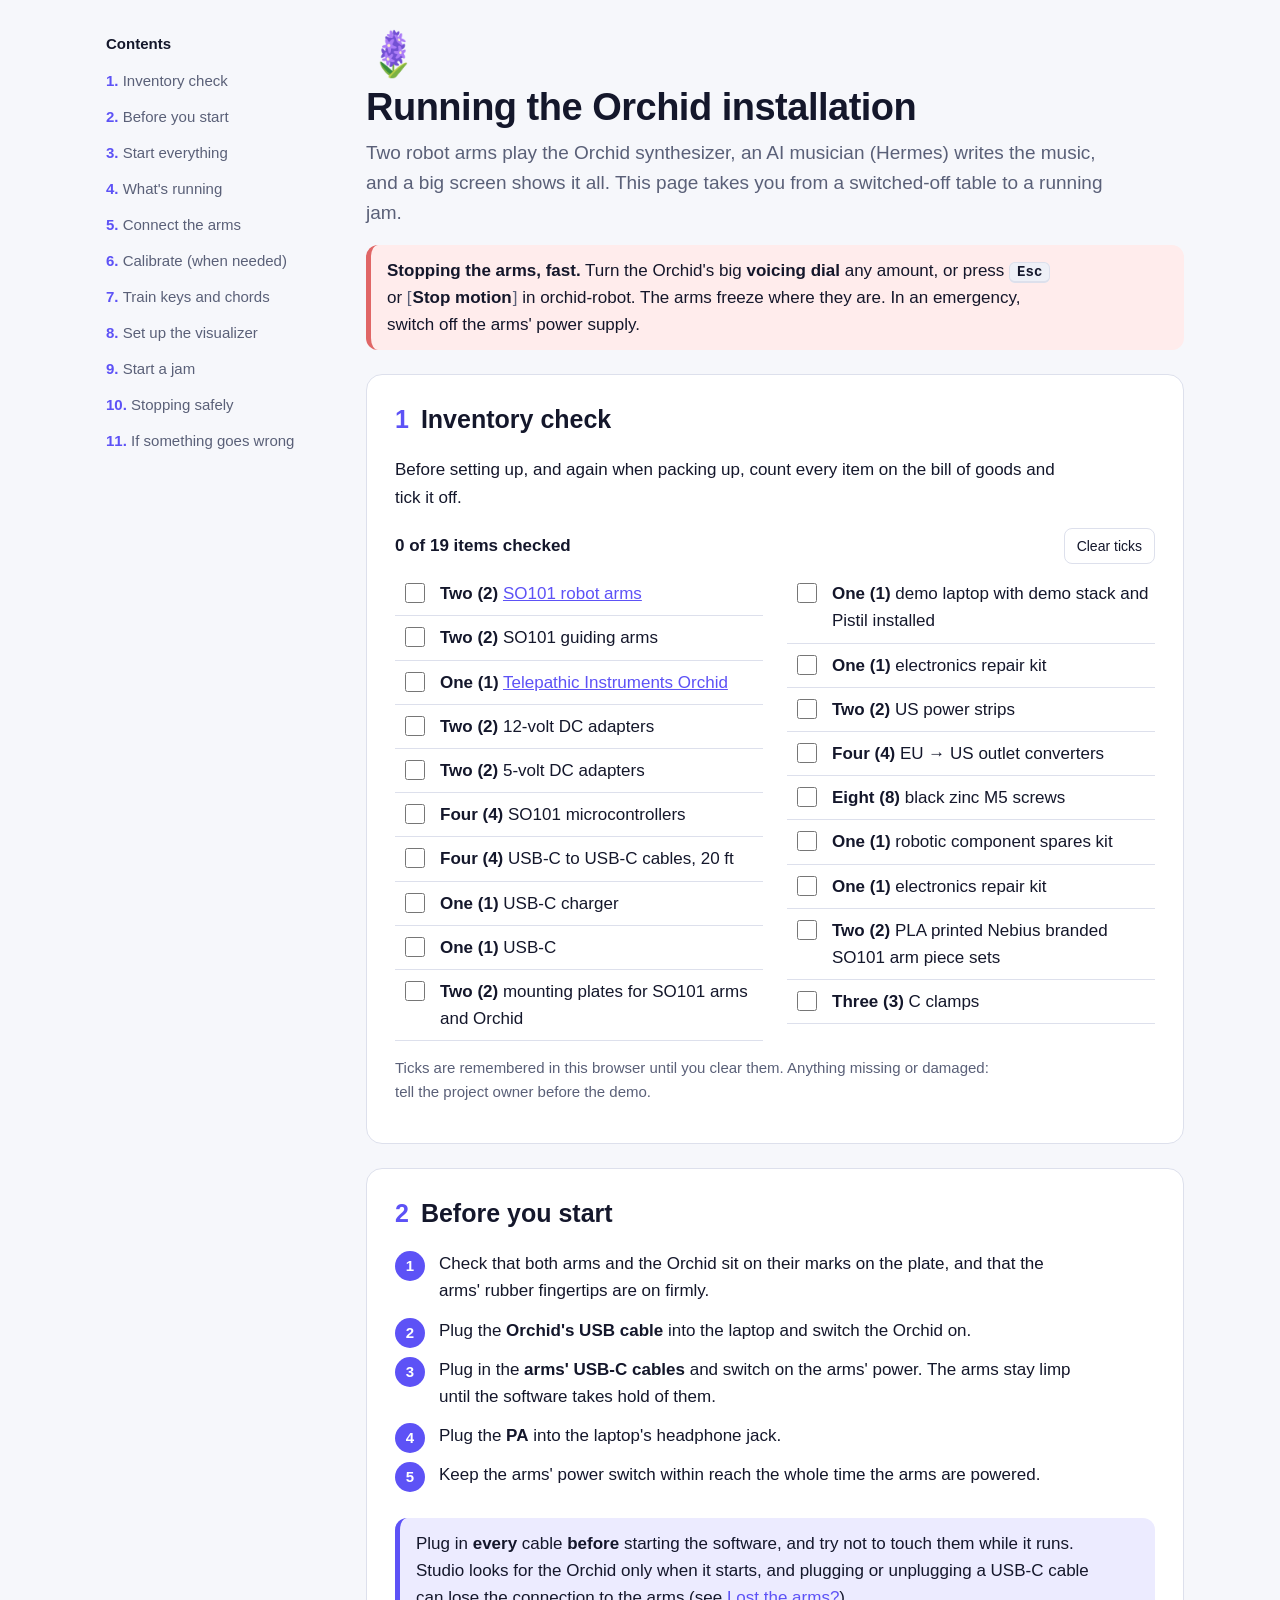
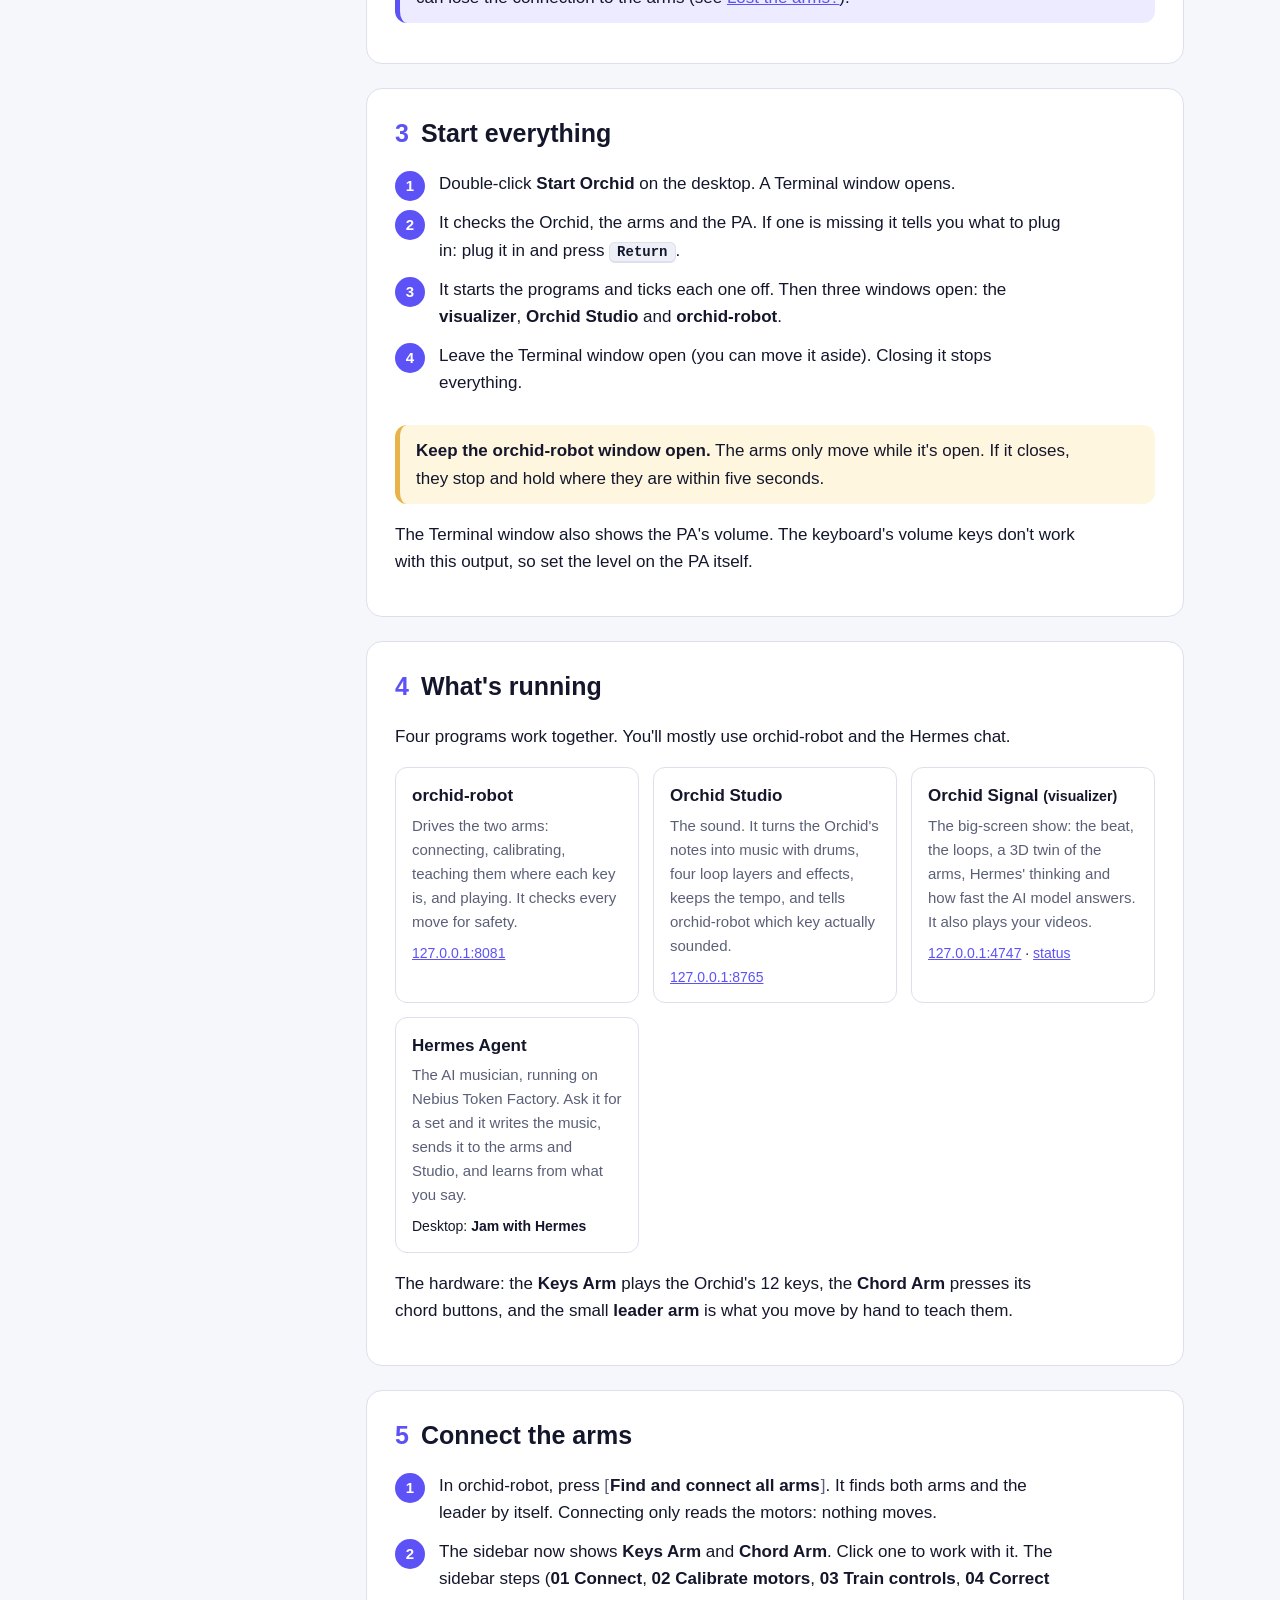
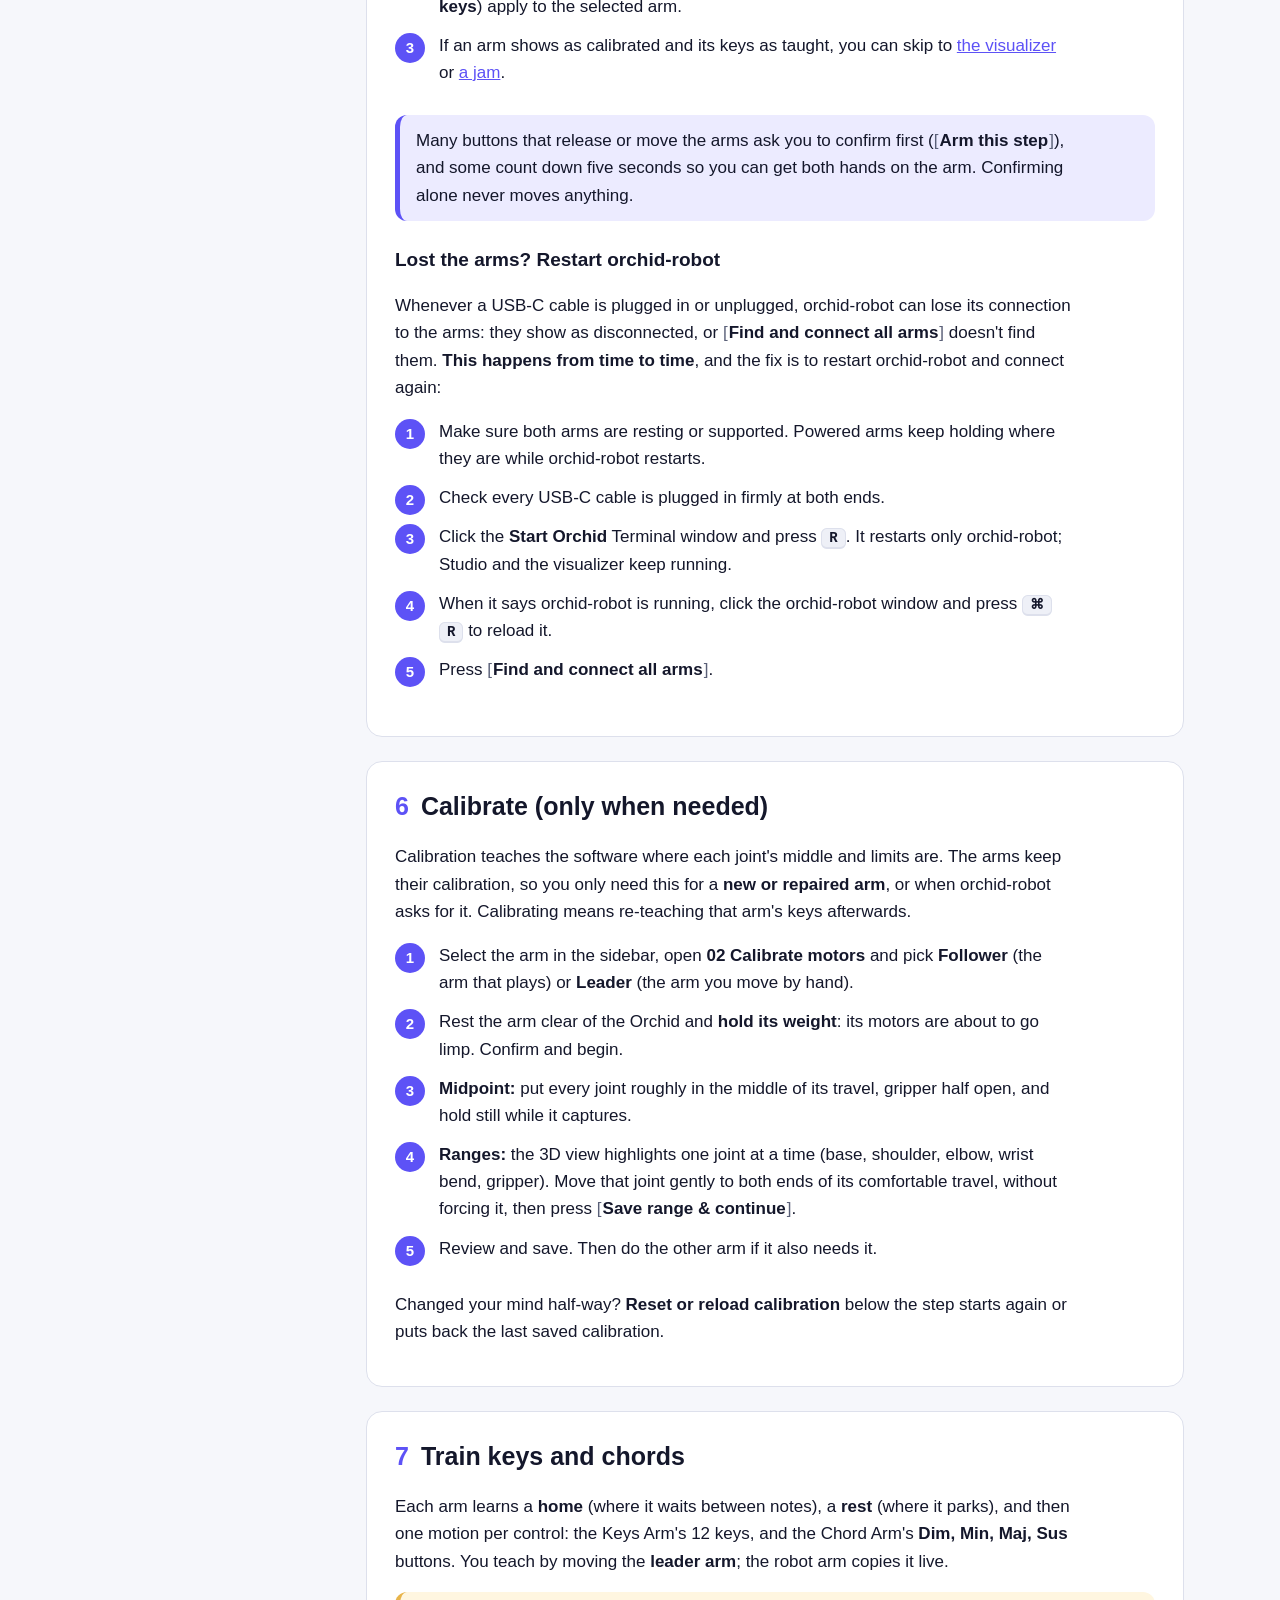
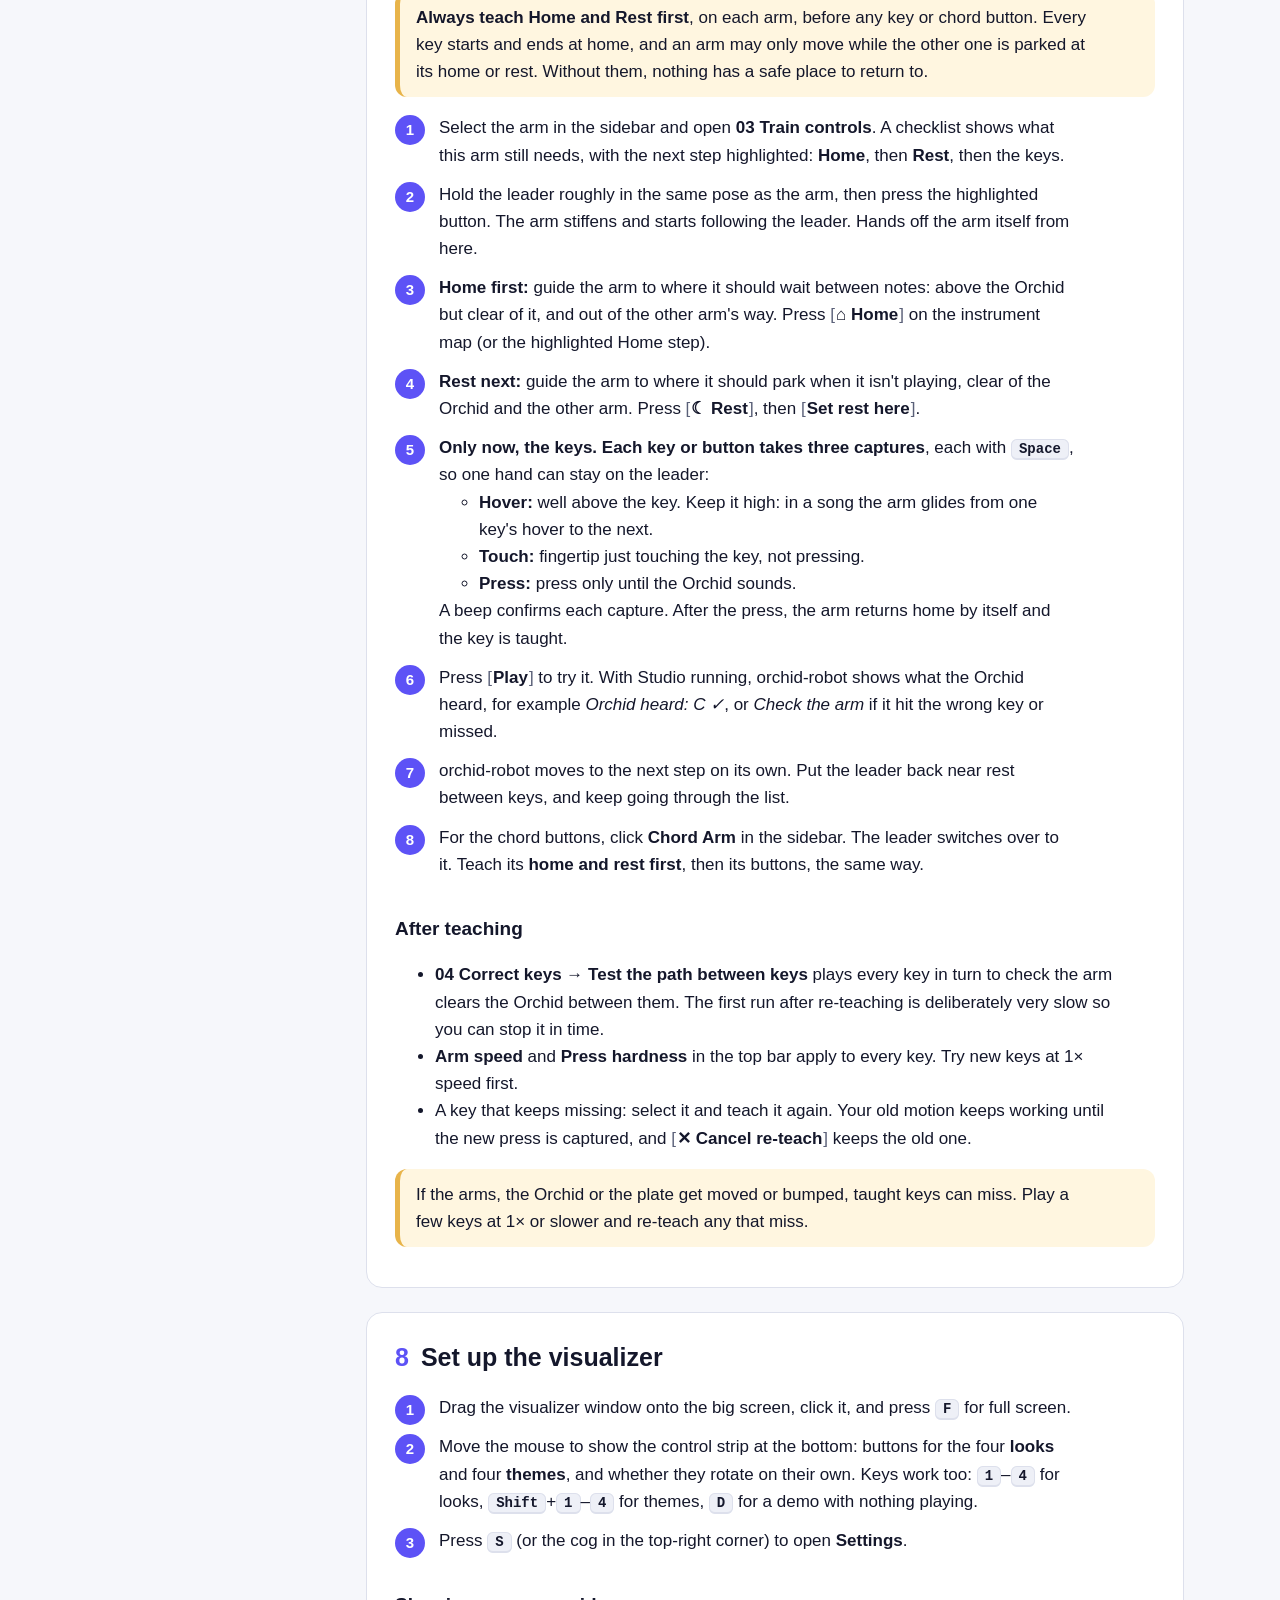
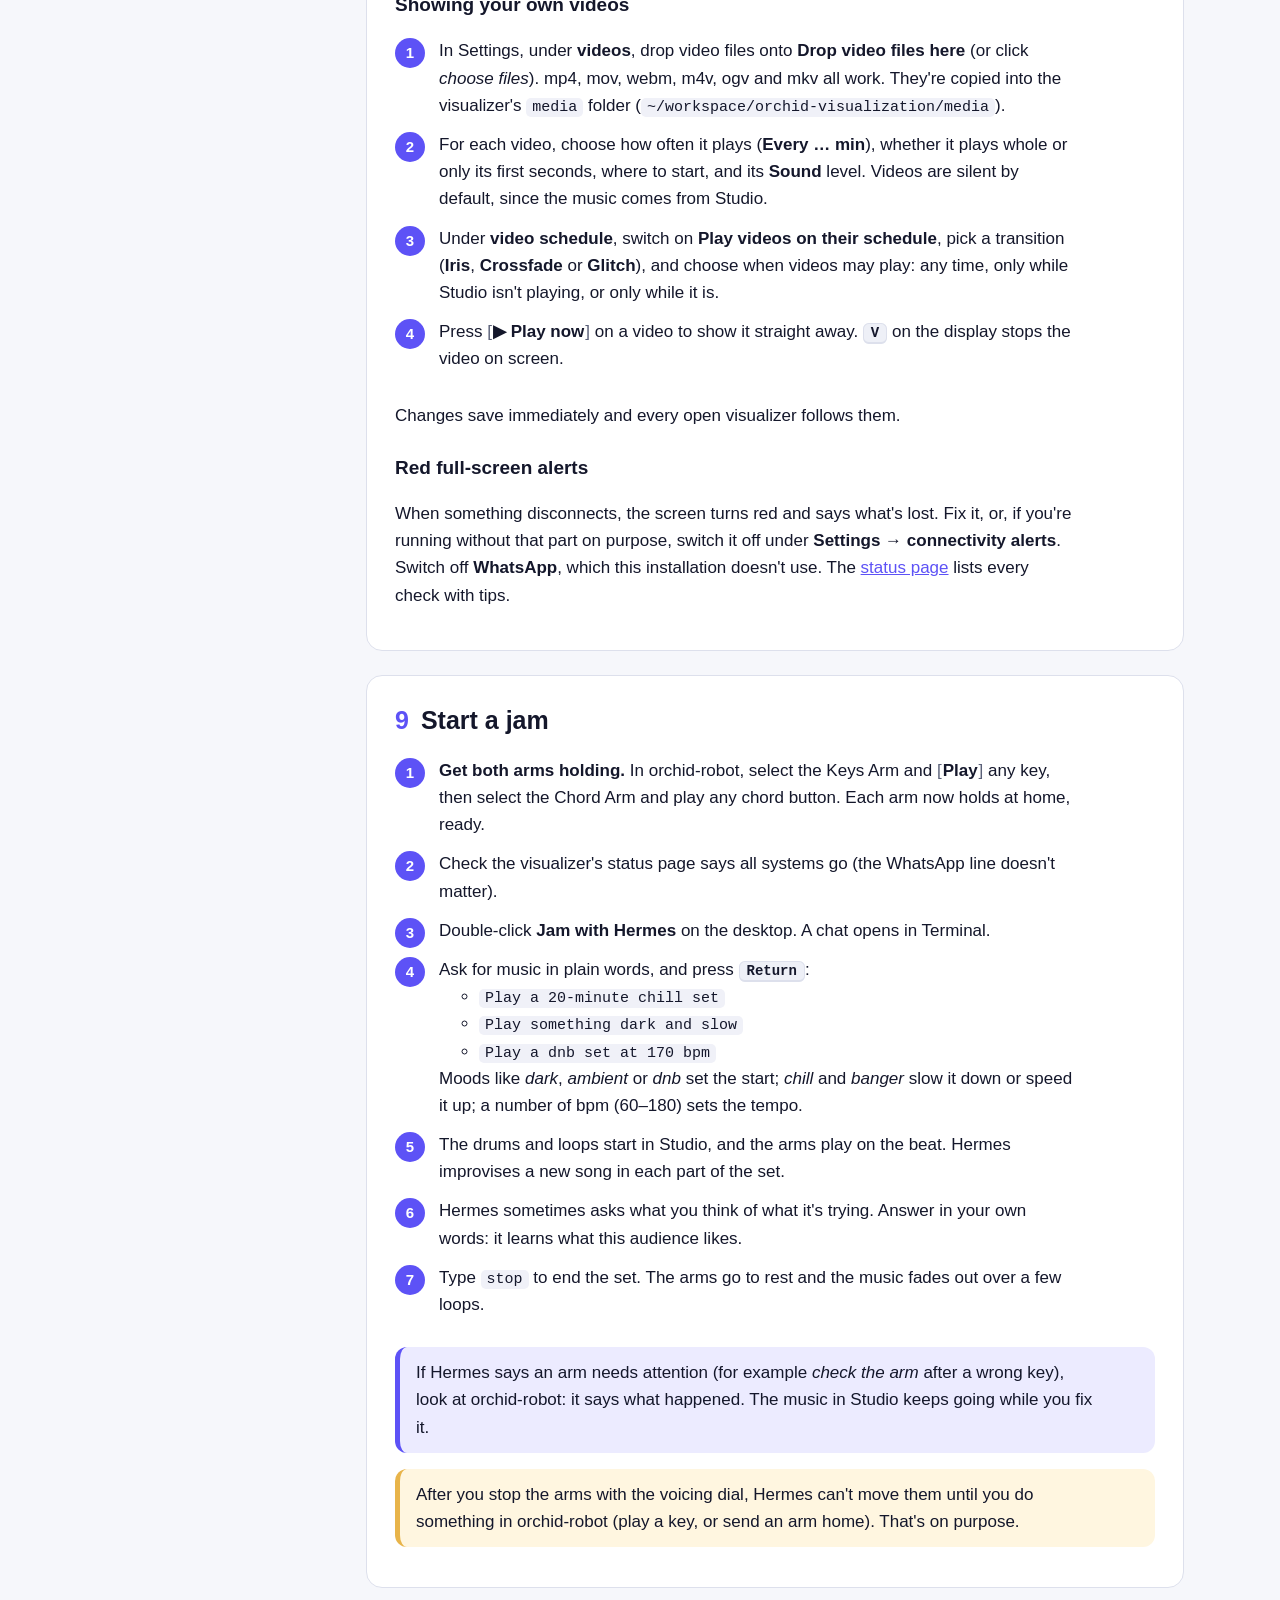
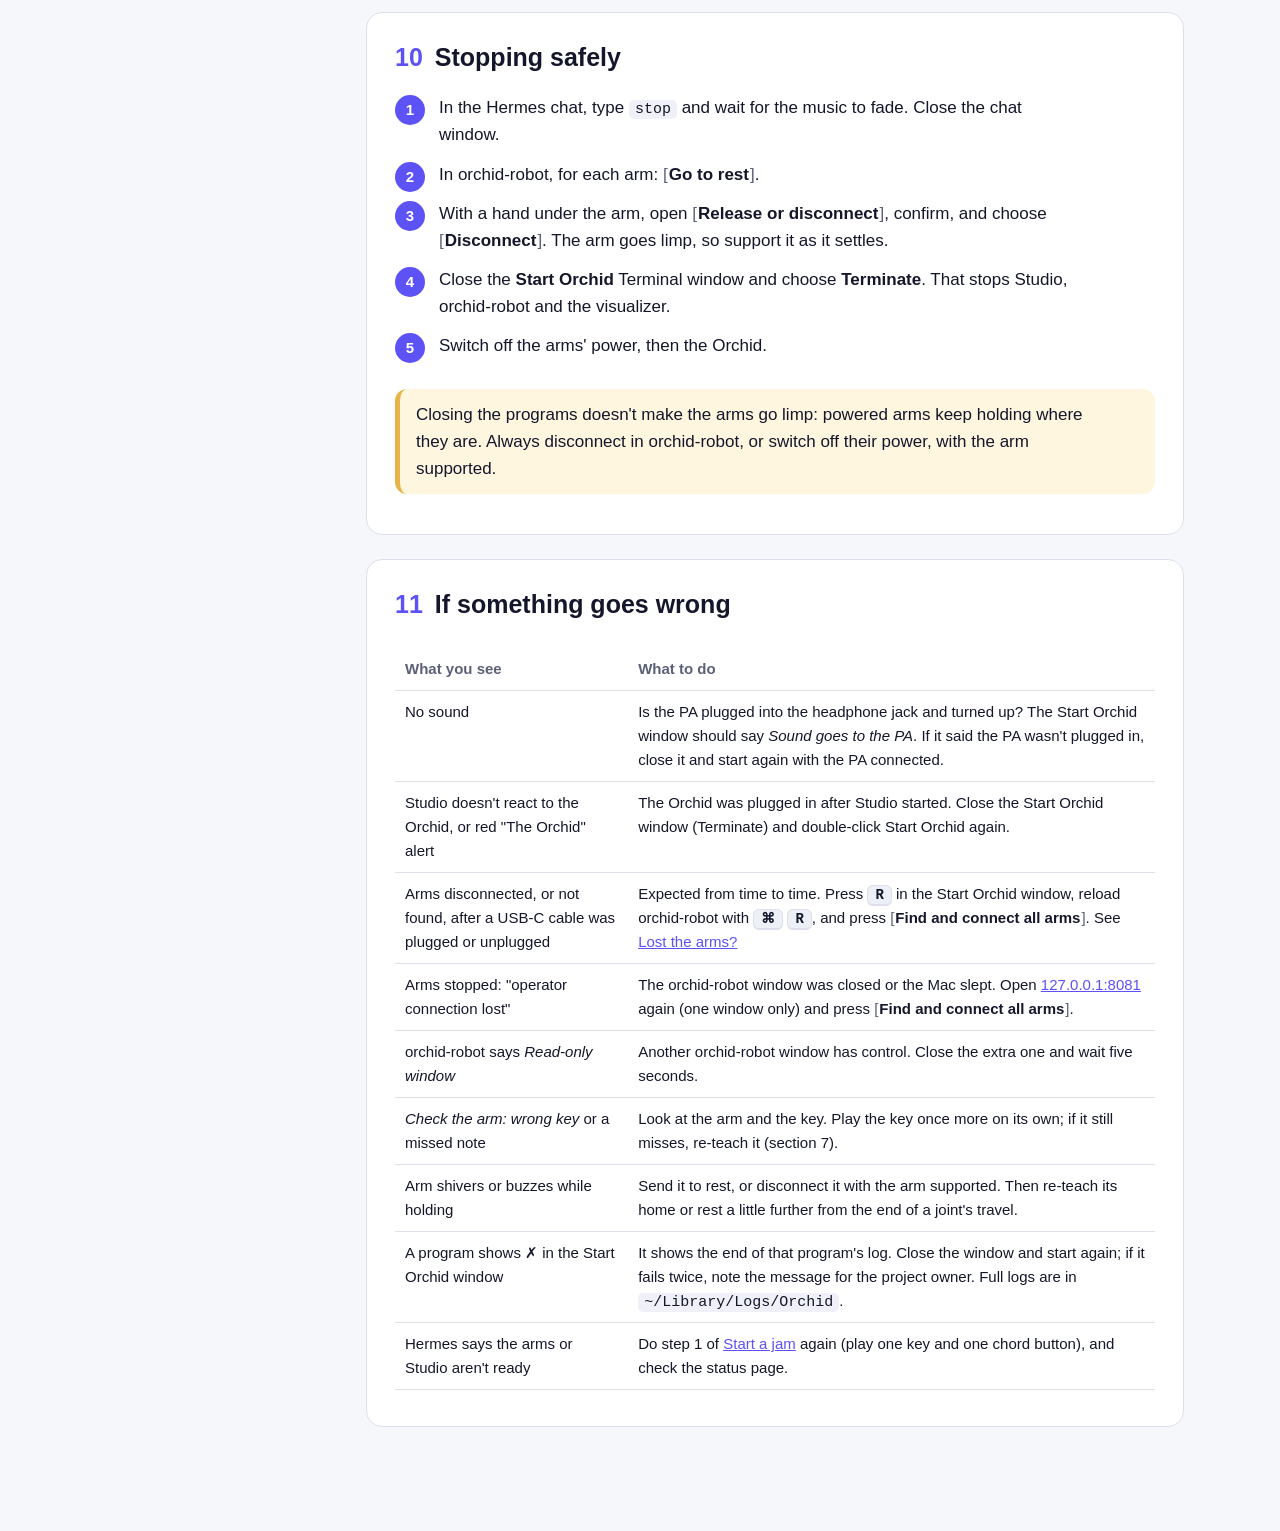
==== scripts/demo/guide.html @ f081d635 "Add a demo account with one-icon start-up and an operator's guide setup-demo-user.sh makes a separat" ====
<!doctype html>
<html lang="en">
<head>
<meta charset="utf-8">
<meta name="viewport" content="width=device-width, initial-scale=1">
<title>Running Orchid</title>
<style>
  :root {
    --bg: #f6f7fb; --panel: #ffffff; --ink: #14172b; --muted: #5a6078; --line: #dde0ec;
    --accent: #5d52f6; --accent-soft: #ecebff; --lime: #4d6b00; --warn-bg: #fff6e0; --warn-line: #e8b44a;
    --stop-bg: #ffecec; --stop-line: #e06666; --kbd: #eef0f7; --code: #f0f1f8;
  }
  @media (prefers-color-scheme: dark) {
    :root {
      --bg: #0b1424; --panel: #111d33; --ink: #e8ecf8; --muted: #9aa4c2; --line: #233455;
      --accent: #a9a3ff; --accent-soft: #1d2350; --lime: #daff33; --warn-bg: #2c2410; --warn-line: #a07a22;
      --stop-bg: #2e1416; --stop-line: #b04444; --kbd: #1b2a47; --code: #172440;
    }
  }
  * { box-sizing: border-box; }
  body { margin: 0; background: var(--bg); color: var(--ink);
         font: 17px/1.6 -apple-system, BlinkMacSystemFont, "Helvetica Neue", sans-serif; }
  .wrap { max-width: 1120px; margin: 0 auto; padding: 32px 16px 80px; display: grid; gap: 40px; }
  @media (min-width: 960px) { .wrap { grid-template-columns: 230px 1fr; } }
  nav { font-size: 15px; }
  @media (min-width: 960px) { nav { position: sticky; top: 24px; align-self: start; } }
  nav ol { list-style: none; padding: 0; margin: 8px 0 0; counter-reset: s; }
  nav li { counter-increment: s; margin: 2px 0; }
  nav a { display: block; padding: 5px 10px; border-radius: 8px; color: var(--muted); text-decoration: none; }
  nav a::before { content: counter(s) ". "; color: var(--accent); font-weight: 600; }
  nav a:hover { background: var(--accent-soft); color: var(--ink); }
  nav .title { font-weight: 700; color: var(--ink); padding: 0 10px; }
  main { min-width: 0; }
  header { margin-bottom: 8px; }
  header .flower { font-size: 44px; line-height: 1; }
  h1 { font-size: 38px; line-height: 1.15; margin: 10px 0 8px; letter-spacing: -0.5px; }
  .lede { color: var(--muted); font-size: 19px; margin: 0 0 8px; }
  section { background: var(--panel); border: 1px solid var(--line); border-radius: 16px; padding: 24px 28px; margin: 24px 0; }
  h2 { font-size: 25px; margin: 0 0 12px; display: flex; gap: 12px; align-items: baseline; }
  h2 .n { color: var(--accent); font-variant-numeric: tabular-nums; }
  h3 { font-size: 19px; margin: 24px 0 6px; }
  p, li { max-width: 72ch; }
  ol.steps { padding-left: 0; list-style: none; counter-reset: st; }
  ol.steps > li { counter-increment: st; position: relative; padding: 0 0 12px 44px; }
  ol.steps > li::before { content: counter(st); position: absolute; left: 0; top: 1px; width: 30px; height: 30px;
    border-radius: 50%; background: var(--accent); color: #fff; font-weight: 700; font-size: 15px;
    display: grid; place-items: center; }
  @media (prefers-color-scheme: dark) { ol.steps > li::before { color: #0b1424; } }
  .note, .warn, .stop { border-radius: 12px; padding: 12px 16px; margin: 16px 0; border-left: 5px solid; }
  .note { background: var(--accent-soft); border-color: var(--accent); }
  .warn { background: var(--warn-bg); border-color: var(--warn-line); }
  .stop { background: var(--stop-bg); border-color: var(--stop-line); }
  .note > :first-child, .warn > :first-child, .stop > :first-child { margin-top: 0; }
  .note > :last-child, .warn > :last-child, .stop > :last-child { margin-bottom: 0; }
  kbd { background: var(--kbd); border: 1px solid var(--line); border-bottom-width: 2px; border-radius: 6px;
        padding: 1px 7px; font: 600 14px ui-monospace, Menlo, monospace; }
  code { background: var(--code); border-radius: 5px; padding: 1px 6px; font: 15px ui-monospace, Menlo, monospace; }
  .btn { font-weight: 700; white-space: nowrap; }
  .btn::before { content: "["; color: var(--muted); font-weight: 400; margin-right: 1px; }
  .btn::after { content: "]"; color: var(--muted); font-weight: 400; margin-left: 1px; }
  .grid { display: grid; gap: 14px; grid-template-columns: repeat(auto-fit, minmax(230px, 1fr)); margin: 16px 0; }
  .card { border: 1px solid var(--line); border-radius: 12px; padding: 14px 16px; }
  .card h3 { margin: 0 0 4px; font-size: 17px; }
  .card p { margin: 0; font-size: 15px; color: var(--muted); }
  .card .where { display: block; margin-top: 8px; font-size: 14px; }
  table { border-collapse: collapse; width: 100%; font-size: 15px; margin: 12px 0; }
  th, td { text-align: left; padding: 9px 10px; border-bottom: 1px solid var(--line); vertical-align: top; }
  th { color: var(--muted); font-weight: 600; }
  .table-scroll { overflow-x: auto; }
  a { color: var(--accent); }
  .inv-bar { display: flex; justify-content: space-between; align-items: center; gap: 12px; margin: 12px 0 4px; }
  #inv-count { font-weight: 700; }
  #inv-count.done { color: var(--lime); }
  .inv-bar button { font: inherit; font-size: 14px; padding: 6px 12px; border-radius: 8px; border: 1px solid var(--line);
    background: var(--panel); color: var(--ink); cursor: pointer; }
  ul.inventory { list-style: none; padding: 0; margin: 8px 0; columns: 2 300px; column-gap: 24px; }
  ul.inventory li { break-inside: avoid; }
  ul.inventory label { display: flex; gap: 12px; align-items: flex-start; padding: 8px 6px; border-bottom: 1px solid var(--line); cursor: pointer; }
  ul.inventory input { width: 20px; height: 20px; margin-top: 3px; flex: none; accent-color: var(--accent); }
  ul.inventory input:checked + span { color: var(--muted); text-decoration: line-through; }
  .muted { color: var(--muted); font-size: 15px; }
</style>
</head>
<body>
<div class="wrap">
  <nav aria-label="Contents">
    <div class="title">Contents</div>
    <ol>
      <li><a href="#inventory">Inventory check</a></li>
      <li><a href="#before">Before you start</a></li>
      <li><a href="#start">Start everything</a></li>
      <li><a href="#parts">What's running</a></li>
      <li><a href="#connect">Connect the arms</a></li>
      <li><a href="#calibrate">Calibrate (when needed)</a></li>
      <li><a href="#train">Train keys and chords</a></li>
      <li><a href="#visualizer">Set up the visualizer</a></li>
      <li><a href="#jam">Start a jam</a></li>
      <li><a href="#stopping">Stopping safely</a></li>
      <li><a href="#trouble">If something goes wrong</a></li>
    </ol>
  </nav>

  <main>
    <header>
      <div class="flower" aria-hidden="true">🪻</div>
      <h1>Running the Orchid installation</h1>
      <p class="lede">Two robot arms play the Orchid synthesizer, an AI musician (Hermes) writes the music, and a big screen shows it all. This page takes you from a switched-off table to a running jam.</p>
    </header>

    <div class="stop">
      <p><strong>Stopping the arms, fast.</strong> Turn the Orchid's big <strong>voicing dial</strong> any amount, or press <kbd>Esc</kbd> or <span class="btn">Stop motion</span> in orchid-robot. The arms freeze where they are. In an emergency, switch off the arms' power supply.</p>
    </div>

    <section id="inventory">
      <h2><span class="n">1</span> Inventory check</h2>
      <p>Before setting up, and again when packing up, count every item on the bill of goods and tick it off.</p>
      <div class="inv-bar"><span id="inv-count" aria-live="polite"></span><button type="button" id="inv-clear">Clear ticks</button></div>
      <ul class="inventory">
        <li><label><input type="checkbox" data-item="0"><span><b>Two (2)</b> <a href="https://github.com/TheRobotStudio/SO-ARM100">SO101 robot arms</a></span></label></li>
        <li><label><input type="checkbox" data-item="1"><span><b>Two (2)</b> SO101 guiding arms</span></label></li>
        <li><label><input type="checkbox" data-item="2"><span><b>One (1)</b> <a href="https://telepathicinstruments.com/products/orchid-orc-1">Telepathic Instruments Orchid</a></span></label></li>
        <li><label><input type="checkbox" data-item="3"><span><b>Two (2)</b> 12-volt DC adapters</span></label></li>
        <li><label><input type="checkbox" data-item="4"><span><b>Two (2)</b> 5-volt DC adapters</span></label></li>
        <li><label><input type="checkbox" data-item="5"><span><b>Four (4)</b> SO101 microcontrollers</span></label></li>
        <li><label><input type="checkbox" data-item="6"><span><b>Four (4)</b> USB-C to USB-C cables, 20 ft</span></label></li>
        <li><label><input type="checkbox" data-item="7"><span><b>One (1)</b> USB-C charger</span></label></li>
        <li><label><input type="checkbox" data-item="8"><span><b>One (1)</b> USB-C</span></label></li>
        <li><label><input type="checkbox" data-item="9"><span><b>Two (2)</b> mounting plates for SO101 arms and Orchid</span></label></li>
        <li><label><input type="checkbox" data-item="10"><span><b>One (1)</b> demo laptop with demo stack and Pistil installed</span></label></li>
        <li><label><input type="checkbox" data-item="11"><span><b>One (1)</b> electronics repair kit</span></label></li>
        <li><label><input type="checkbox" data-item="12"><span><b>Two (2)</b> US power strips</span></label></li>
        <li><label><input type="checkbox" data-item="13"><span><b>Four (4)</b> EU → US outlet converters</span></label></li>
        <li><label><input type="checkbox" data-item="14"><span><b>Eight (8)</b> black zinc M5 screws</span></label></li>
        <li><label><input type="checkbox" data-item="15"><span><b>One (1)</b> robotic component spares kit</span></label></li>
        <li><label><input type="checkbox" data-item="16"><span><b>One (1)</b> electronics repair kit</span></label></li>
        <li><label><input type="checkbox" data-item="17"><span><b>Two (2)</b> PLA printed Nebius branded SO101 arm piece sets</span></label></li>
        <li><label><input type="checkbox" data-item="18"><span><b>Three (3)</b> C clamps</span></label></li>
      </ul>
      <p class="muted">Ticks are remembered in this browser until you clear them. Anything missing or damaged: tell the project owner before the demo.</p>
    </section>

    <section id="before">
      <h2><span class="n">2</span> Before you start</h2>
      <ol class="steps">
        <li>Check that both arms and the Orchid sit on their marks on the plate, and that the arms' rubber fingertips are on firmly.</li>
        <li>Plug the <strong>Orchid's USB cable</strong> into the laptop and switch the Orchid on.</li>
        <li>Plug in the <strong>arms' USB-C cables</strong> and switch on the arms' power. The arms stay limp until the software takes hold of them.</li>
        <li>Plug the <strong>PA</strong> into the laptop's headphone jack.</li>
        <li>Keep the arms' power switch within reach the whole time the arms are powered.</li>
      </ol>
      <div class="note"><p>Plug in <strong>every</strong> cable <strong>before</strong> starting the software, and try not to touch them while it runs. Studio looks for the Orchid only when it starts, and plugging or unplugging a USB-C cable can lose the connection to the arms (see <a href="#lost-arms">Lost the arms?</a>).</p></div>
    </section>

    <section id="start">
      <h2><span class="n">3</span> Start everything</h2>
      <ol class="steps">
        <li>Double-click <strong>Start Orchid</strong> on the desktop. A Terminal window opens.</li>
        <li>It checks the Orchid, the arms and the PA. If one is missing it tells you what to plug in: plug it in and press <kbd>Return</kbd>.</li>
        <li>It starts the programs and ticks each one off. Then three windows open: the <strong>visualizer</strong>, <strong>Orchid Studio</strong> and <strong>orchid-robot</strong>.</li>
        <li>Leave the Terminal window open (you can move it aside). Closing it stops everything.</li>
      </ol>
      <div class="warn">
        <p><strong>Keep the orchid-robot window open.</strong> The arms only move while it's open. If it closes, they stop and hold where they are within five seconds.</p>
      </div>
      <p>The Terminal window also shows the PA's volume. The keyboard's volume keys don't work with this output, so set the level on the PA itself.</p>
    </section>

    <section id="parts">
      <h2><span class="n">4</span> What's running</h2>
      <p>Four programs work together. You'll mostly use orchid-robot and the Hermes chat.</p>
      <div class="grid">
        <div class="card">
          <h3>orchid-robot</h3>
          <p>Drives the two arms: connecting, calibrating, teaching them where each key is, and playing. It checks every move for safety.</p>
          <span class="where"><a href="http://127.0.0.1:8081/">127.0.0.1:8081</a></span>
        </div>
        <div class="card">
          <h3>Orchid Studio</h3>
          <p>The sound. It turns the Orchid's notes into music with drums, four loop layers and effects, keeps the tempo, and tells orchid-robot which key actually sounded.</p>
          <span class="where"><a href="http://127.0.0.1:8765/">127.0.0.1:8765</a></span>
        </div>
        <div class="card">
          <h3>Orchid Signal <small>(visualizer)</small></h3>
          <p>The big-screen show: the beat, the loops, a 3D twin of the arms, Hermes' thinking and how fast the AI model answers. It also plays your videos.</p>
          <span class="where"><a href="http://127.0.0.1:4747/">127.0.0.1:4747</a> · <a href="http://127.0.0.1:4747/status">status</a></span>
        </div>
        <div class="card">
          <h3>Hermes Agent</h3>
          <p>The AI musician, running on Nebius Token Factory. Ask it for a set and it writes the music, sends it to the arms and Studio, and learns from what you say.</p>
          <span class="where">Desktop: <strong>Jam with Hermes</strong></span>
        </div>
      </div>
      <p>The hardware: the <strong>Keys Arm</strong> plays the Orchid's 12 keys, the <strong>Chord Arm</strong> presses its chord buttons, and the small <strong>leader arm</strong> is what you move by hand to teach them.</p>
    </section>

    <section id="connect">
      <h2><span class="n">5</span> Connect the arms</h2>
      <ol class="steps">
        <li>In orchid-robot, press <span class="btn">Find and connect all arms</span>. It finds both arms and the leader by itself. Connecting only reads the motors: nothing moves.</li>
        <li>The sidebar now shows <strong>Keys Arm</strong> and <strong>Chord Arm</strong>. Click one to work with it. The sidebar steps (<strong>01 Connect</strong>, <strong>02 Calibrate motors</strong>, <strong>03 Train controls</strong>, <strong>04 Correct keys</strong>) apply to the selected arm.</li>
        <li>If an arm shows as calibrated and its keys as taught, you can skip to <a href="#visualizer">the visualizer</a> or <a href="#jam">a jam</a>.</li>
      </ol>
      <div class="note"><p>Many buttons that release or move the arms ask you to confirm first (<span class="btn">Arm this step</span>), and some count down five seconds so you can get both hands on the arm. Confirming alone never moves anything.</p></div>
      <h3 id="lost-arms">Lost the arms? Restart orchid-robot</h3>
      <p>Whenever a USB-C cable is plugged in or unplugged, orchid-robot can lose its connection to the arms: they show as disconnected, or <span class="btn">Find and connect all arms</span> doesn't find them. <strong>This happens from time to time</strong>, and the fix is to restart orchid-robot and connect again:</p>
      <ol class="steps">
        <li>Make sure both arms are resting or supported. Powered arms keep holding where they are while orchid-robot restarts.</li>
        <li>Check every USB-C cable is plugged in firmly at both ends.</li>
        <li>Click the <strong>Start Orchid</strong> Terminal window and press <kbd>R</kbd>. It restarts only orchid-robot; Studio and the visualizer keep running.</li>
        <li>When it says orchid-robot is running, click the orchid-robot window and press <kbd>⌘</kbd> <kbd>R</kbd> to reload it.</li>
        <li>Press <span class="btn">Find and connect all arms</span>.</li>
      </ol>
    </section>

    <section id="calibrate">
      <h2><span class="n">6</span> Calibrate (only when needed)</h2>
      <p>Calibration teaches the software where each joint's middle and limits are. The arms keep their calibration, so you only need this for a <strong>new or repaired arm</strong>, or when orchid-robot asks for it. Calibrating means re-teaching that arm's keys afterwards.</p>
      <ol class="steps">
        <li>Select the arm in the sidebar, open <strong>02 Calibrate motors</strong> and pick <strong>Follower</strong> (the arm that plays) or <strong>Leader</strong> (the arm you move by hand).</li>
        <li>Rest the arm clear of the Orchid and <strong>hold its weight</strong>: its motors are about to go limp. Confirm and begin.</li>
        <li><strong>Midpoint:</strong> put every joint roughly in the middle of its travel, gripper half open, and hold still while it captures.</li>
        <li><strong>Ranges:</strong> the 3D view highlights one joint at a time (base, shoulder, elbow, wrist bend, gripper). Move that joint gently to both ends of its comfortable travel, without forcing it, then press <span class="btn">Save range &amp; continue</span>.</li>
        <li>Review and save. Then do the other arm if it also needs it.</li>
      </ol>
      <p>Changed your mind half-way? <strong>Reset or reload calibration</strong> below the step starts again or puts back the last saved calibration.</p>
    </section>

    <section id="train">
      <h2><span class="n">7</span> Train keys and chords</h2>
      <p>Each arm learns a <strong>home</strong> (where it waits between notes), a <strong>rest</strong> (where it parks), and then one motion per control: the Keys Arm's 12 keys, and the Chord Arm's <strong>Dim, Min, Maj, Sus</strong> buttons. You teach by moving the <strong>leader arm</strong>; the robot arm copies it live.</p>
      <div class="warn"><p><strong>Always teach Home and Rest first</strong>, on each arm, before any key or chord button. Every key starts and ends at home, and an arm may only move while the other one is parked at its home or rest. Without them, nothing has a safe place to return to.</p></div>
      <ol class="steps">
        <li>Select the arm in the sidebar and open <strong>03 Train controls</strong>. A checklist shows what this arm still needs, with the next step highlighted: <strong>Home</strong>, then <strong>Rest</strong>, then the keys.</li>
        <li>Hold the leader roughly in the same pose as the arm, then press the highlighted button. The arm stiffens and starts following the leader. Hands off the arm itself from here.</li>
        <li><strong>Home first:</strong> guide the arm to where it should wait between notes: above the Orchid but clear of it, and out of the other arm's way. Press <span class="btn">⌂ Home</span> on the instrument map (or the highlighted Home step).</li>
        <li><strong>Rest next:</strong> guide the arm to where it should park when it isn't playing, clear of the Orchid and the other arm. Press <span class="btn">☾ Rest</span>, then <span class="btn">Set rest here</span>.</li>
        <li><strong>Only now, the keys. Each key or button takes three captures</strong>, each with <kbd>Space</kbd>, so one hand can stay on the leader:
          <ul>
            <li><strong>Hover:</strong> well above the key. Keep it high: in a song the arm glides from one key's hover to the next.</li>
            <li><strong>Touch:</strong> fingertip just touching the key, not pressing.</li>
            <li><strong>Press:</strong> press only until the Orchid sounds.</li>
          </ul>
          A beep confirms each capture. After the press, the arm returns home by itself and the key is taught.
        </li>
        <li>Press <span class="btn">Play</span> to try it. With Studio running, orchid-robot shows what the Orchid heard, for example <em>Orchid heard: C ✓</em>, or <em>Check the arm</em> if it hit the wrong key or missed.</li>
        <li>orchid-robot moves to the next step on its own. Put the leader back near rest between keys, and keep going through the list.</li>
        <li>For the chord buttons, click <strong>Chord Arm</strong> in the sidebar. The leader switches over to it. Teach its <strong>home and rest first</strong>, then its buttons, the same way.</li>
      </ol>
      <h3>After teaching</h3>
      <ul>
        <li><strong>04 Correct keys → Test the path between keys</strong> plays every key in turn to check the arm clears the Orchid between them. The first run after re-teaching is deliberately very slow so you can stop it in time.</li>
        <li><strong>Arm speed</strong> and <strong>Press hardness</strong> in the top bar apply to every key. Try new keys at 1× speed first.</li>
        <li>A key that keeps missing: select it and teach it again. Your old motion keeps working until the new press is captured, and <span class="btn">✕ Cancel re-teach</span> keeps the old one.</li>
      </ul>
      <div class="warn"><p>If the arms, the Orchid or the plate get moved or bumped, taught keys can miss. Play a few keys at 1× or slower and re-teach any that miss.</p></div>
    </section>

    <section id="visualizer">
      <h2><span class="n">8</span> Set up the visualizer</h2>
      <ol class="steps">
        <li>Drag the visualizer window onto the big screen, click it, and press <kbd>F</kbd> for full screen.</li>
        <li>Move the mouse to show the control strip at the bottom: buttons for the four <strong>looks</strong> and four <strong>themes</strong>, and whether they rotate on their own. Keys work too: <kbd>1</kbd>–<kbd>4</kbd> for looks, <kbd>Shift</kbd>+<kbd>1</kbd>–<kbd>4</kbd> for themes, <kbd>D</kbd> for a demo with nothing playing.</li>
        <li>Press <kbd>S</kbd> (or the cog in the top-right corner) to open <strong>Settings</strong>.</li>
      </ol>
      <h3>Showing your own videos</h3>
      <ol class="steps">
        <li>In Settings, under <strong>videos</strong>, drop video files onto <strong>Drop video files here</strong> (or click <em>choose files</em>). mp4, mov, webm, m4v, ogv and mkv all work. They're copied into the visualizer's <code>media</code> folder (<code>~/workspace/orchid-visualization/media</code>).</li>
        <li>For each video, choose how often it plays (<strong>Every … min</strong>), whether it plays whole or only its first seconds, where to start, and its <strong>Sound</strong> level. Videos are silent by default, since the music comes from Studio.</li>
        <li>Under <strong>video schedule</strong>, switch on <strong>Play videos on their schedule</strong>, pick a transition (<strong>Iris</strong>, <strong>Crossfade</strong> or <strong>Glitch</strong>), and choose when videos may play: any time, only while Studio isn't playing, or only while it is.</li>
        <li>Press <span class="btn">▶ Play now</span> on a video to show it straight away. <kbd>V</kbd> on the display stops the video on screen.</li>
      </ol>
      <p>Changes save immediately and every open visualizer follows them.</p>
      <h3>Red full-screen alerts</h3>
      <p>When something disconnects, the screen turns red and says what's lost. Fix it, or, if you're running without that part on purpose, switch it off under <strong>Settings → connectivity alerts</strong>. Switch off <strong>WhatsApp</strong>, which this installation doesn't use. The <a href="http://127.0.0.1:4747/status">status page</a> lists every check with tips.</p>
    </section>

    <section id="jam">
      <h2><span class="n">9</span> Start a jam</h2>
      <ol class="steps">
        <li><strong>Get both arms holding.</strong> In orchid-robot, select the Keys Arm and <span class="btn">Play</span> any key, then select the Chord Arm and play any chord button. Each arm now holds at home, ready.</li>
        <li>Check the visualizer's status page says all systems go (the WhatsApp line doesn't matter).</li>
        <li>Double-click <strong>Jam with Hermes</strong> on the desktop. A chat opens in Terminal.</li>
        <li>Ask for music in plain words, and press <kbd>Return</kbd>:
          <ul>
            <li><code>Play a 20-minute chill set</code></li>
            <li><code>Play something dark and slow</code></li>
            <li><code>Play a dnb set at 170 bpm</code></li>
          </ul>
          Moods like <em>dark</em>, <em>ambient</em> or <em>dnb</em> set the start; <em>chill</em> and <em>banger</em> slow it down or speed it up; a number of bpm (60–180) sets the tempo.
        </li>
        <li>The drums and loops start in Studio, and the arms play on the beat. Hermes improvises a new song in each part of the set.</li>
        <li>Hermes sometimes asks what you think of what it's trying. Answer in your own words: it learns what this audience likes.</li>
        <li>Type <code>stop</code> to end the set. The arms go to rest and the music fades out over a few loops.</li>
      </ol>
      <div class="note"><p>If Hermes says an arm needs attention (for example <em>check the arm</em> after a wrong key), look at orchid-robot: it says what happened. The music in Studio keeps going while you fix it.</p></div>
      <div class="warn"><p>After you stop the arms with the voicing dial, Hermes can't move them until you do something in orchid-robot (play a key, or send an arm home). That's on purpose.</p></div>
    </section>

    <section id="stopping">
      <h2><span class="n">10</span> Stopping safely</h2>
      <ol class="steps">
        <li>In the Hermes chat, type <code>stop</code> and wait for the music to fade. Close the chat window.</li>
        <li>In orchid-robot, for each arm: <span class="btn">Go to rest</span>.</li>
        <li>With a hand under the arm, open <span class="btn">Release or disconnect</span>, confirm, and choose <span class="btn">Disconnect</span>. The arm goes limp, so support it as it settles.</li>
        <li>Close the <strong>Start Orchid</strong> Terminal window and choose <strong>Terminate</strong>. That stops Studio, orchid-robot and the visualizer.</li>
        <li>Switch off the arms' power, then the Orchid.</li>
      </ol>
      <div class="warn"><p>Closing the programs doesn't make the arms go limp: powered arms keep holding where they are. Always disconnect in orchid-robot, or switch off their power, with the arm supported.</p></div>
    </section>

    <section id="trouble">
      <h2><span class="n">11</span> If something goes wrong</h2>
      <div class="table-scroll">
      <table>
        <thead><tr><th>What you see</th><th>What to do</th></tr></thead>
        <tbody>
          <tr><td>No sound</td><td>Is the PA plugged into the headphone jack and turned up? The Start Orchid window should say <em>Sound goes to the PA</em>. If it said the PA wasn't plugged in, close it and start again with the PA connected.</td></tr>
          <tr><td>Studio doesn't react to the Orchid, or red "The Orchid" alert</td><td>The Orchid was plugged in after Studio started. Close the Start Orchid window (Terminate) and double-click Start Orchid again.</td></tr>
          <tr><td>Arms disconnected, or not found, after a USB-C cable was plugged or unplugged</td><td>Expected from time to time. Press <kbd>R</kbd> in the Start Orchid window, reload orchid-robot with <kbd>⌘</kbd> <kbd>R</kbd>, and press <span class="btn">Find and connect all arms</span>. See <a href="#lost-arms">Lost the arms?</a></td></tr>
          <tr><td>Arms stopped: "operator connection lost"</td><td>The orchid-robot window was closed or the Mac slept. Open <a href="http://127.0.0.1:8081/">127.0.0.1:8081</a> again (one window only) and press <span class="btn">Find and connect all arms</span>.</td></tr>
          <tr><td>orchid-robot says <em>Read-only window</em></td><td>Another orchid-robot window has control. Close the extra one and wait five seconds.</td></tr>
          <tr><td><em>Check the arm: wrong key</em> or a missed note</td><td>Look at the arm and the key. Play the key once more on its own; if it still misses, re-teach it (section 7).</td></tr>
          <tr><td>Arm shivers or buzzes while holding</td><td>Send it to rest, or disconnect it with the arm supported. Then re-teach its home or rest a little further from the end of a joint's travel.</td></tr>
          <tr><td>A program shows ✗ in the Start Orchid window</td><td>It shows the end of that program's log. Close the window and start again; if it fails twice, note the message for the project owner. Full logs are in <code>~/Library/Logs/Orchid</code>.</td></tr>
          <tr><td>Hermes says the arms or Studio aren't ready</td><td>Do step 1 of <a href="#jam">Start a jam</a> again (play one key and one chord button), and check the status page.</td></tr>
        </tbody>
      </table>
      </div>
    </section>
  </main>
</div>
<script>
  (() => {
    const KEY = 'orchid-inventory';
    const boxes = [...document.querySelectorAll('ul.inventory input')];
    const count = document.getElementById('inv-count');
    let saved = {};
    try { saved = JSON.parse(localStorage.getItem(KEY)) || {}; } catch { saved = {}; }
    const update = () => {
      const done = boxes.filter(b => b.checked).length;
      count.textContent = done === boxes.length ? `All ${done} items checked ✓` : `${done} of ${boxes.length} items checked`;
      count.classList.toggle('done', done === boxes.length);
      try { localStorage.setItem(KEY, JSON.stringify(Object.fromEntries(boxes.map(b => [b.dataset.item, b.checked])))); } catch {}
    };
    boxes.forEach(b => { b.checked = !!saved[b.dataset.item]; b.addEventListener('change', update); });
    document.getElementById('inv-clear').addEventListener('click', () => { boxes.forEach(b => { b.checked = false; }); update(); });
    update();
  })();
</script>
</body>
</html>
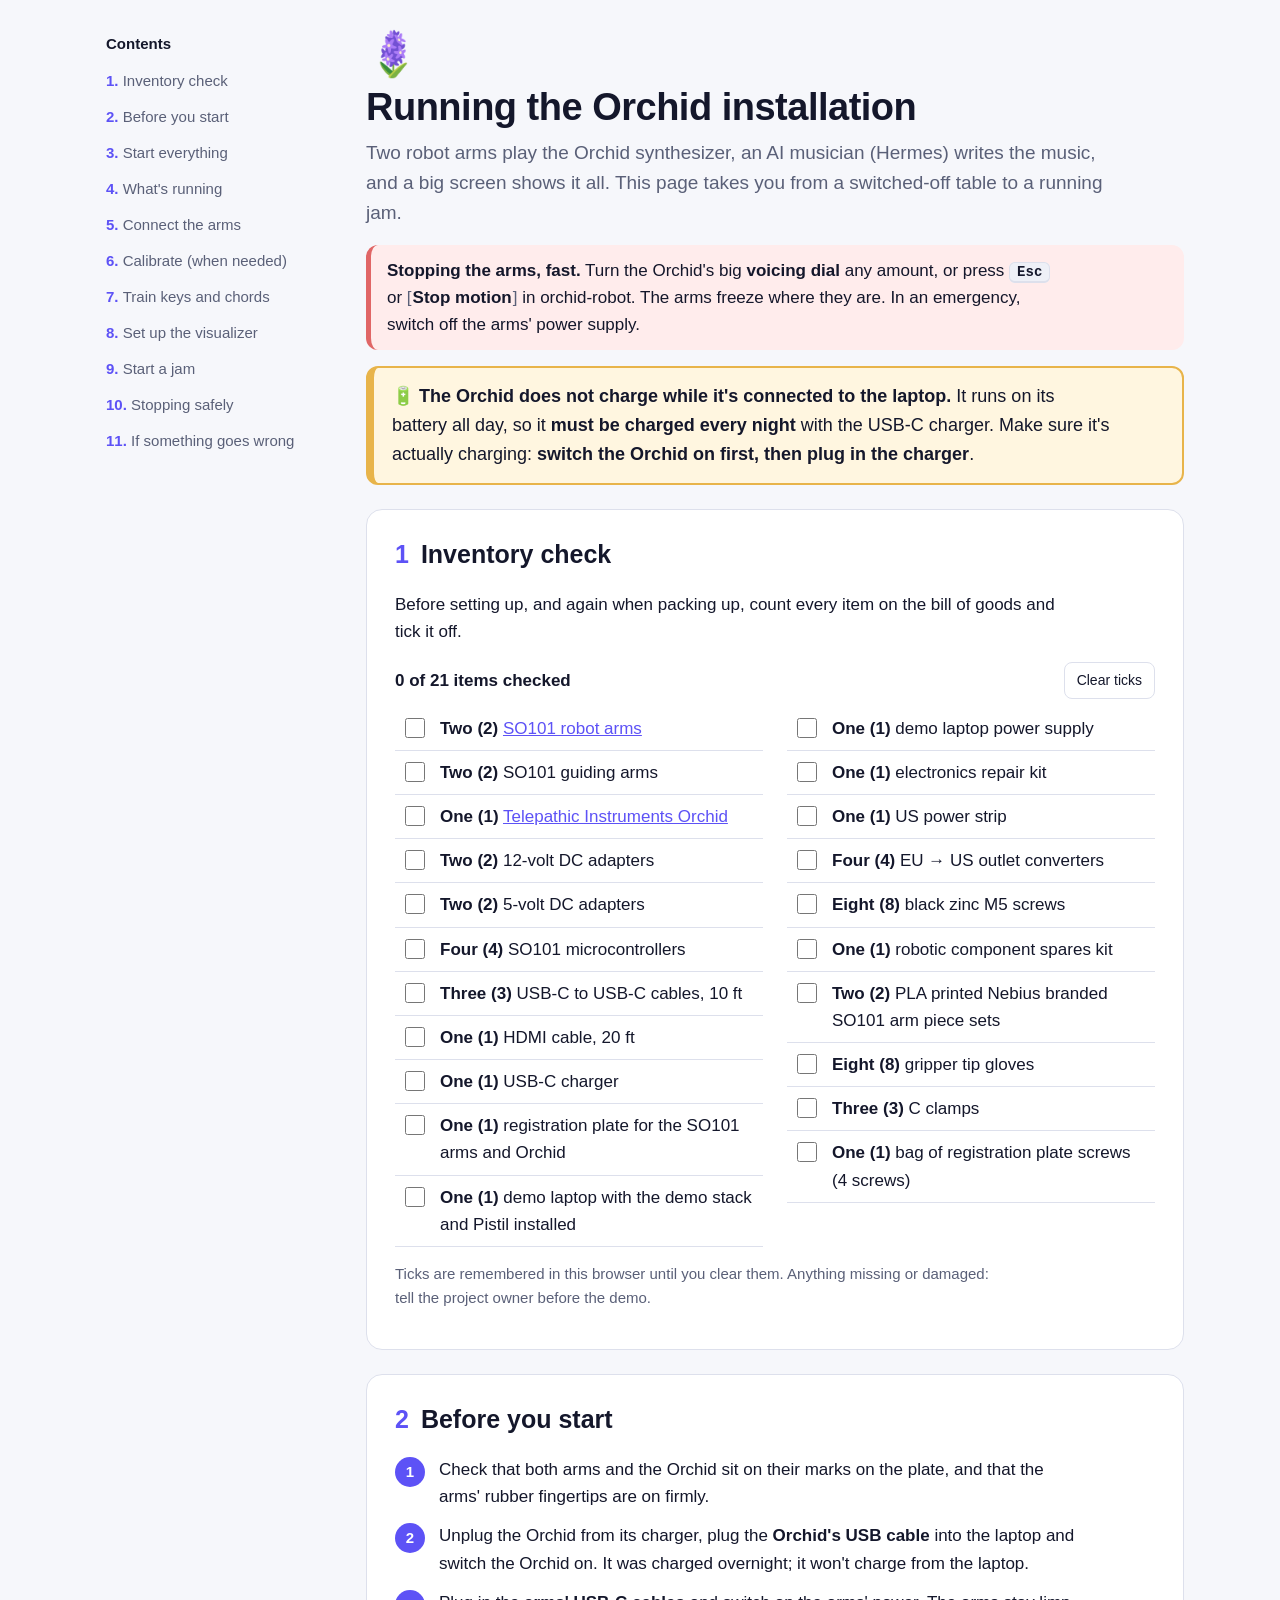
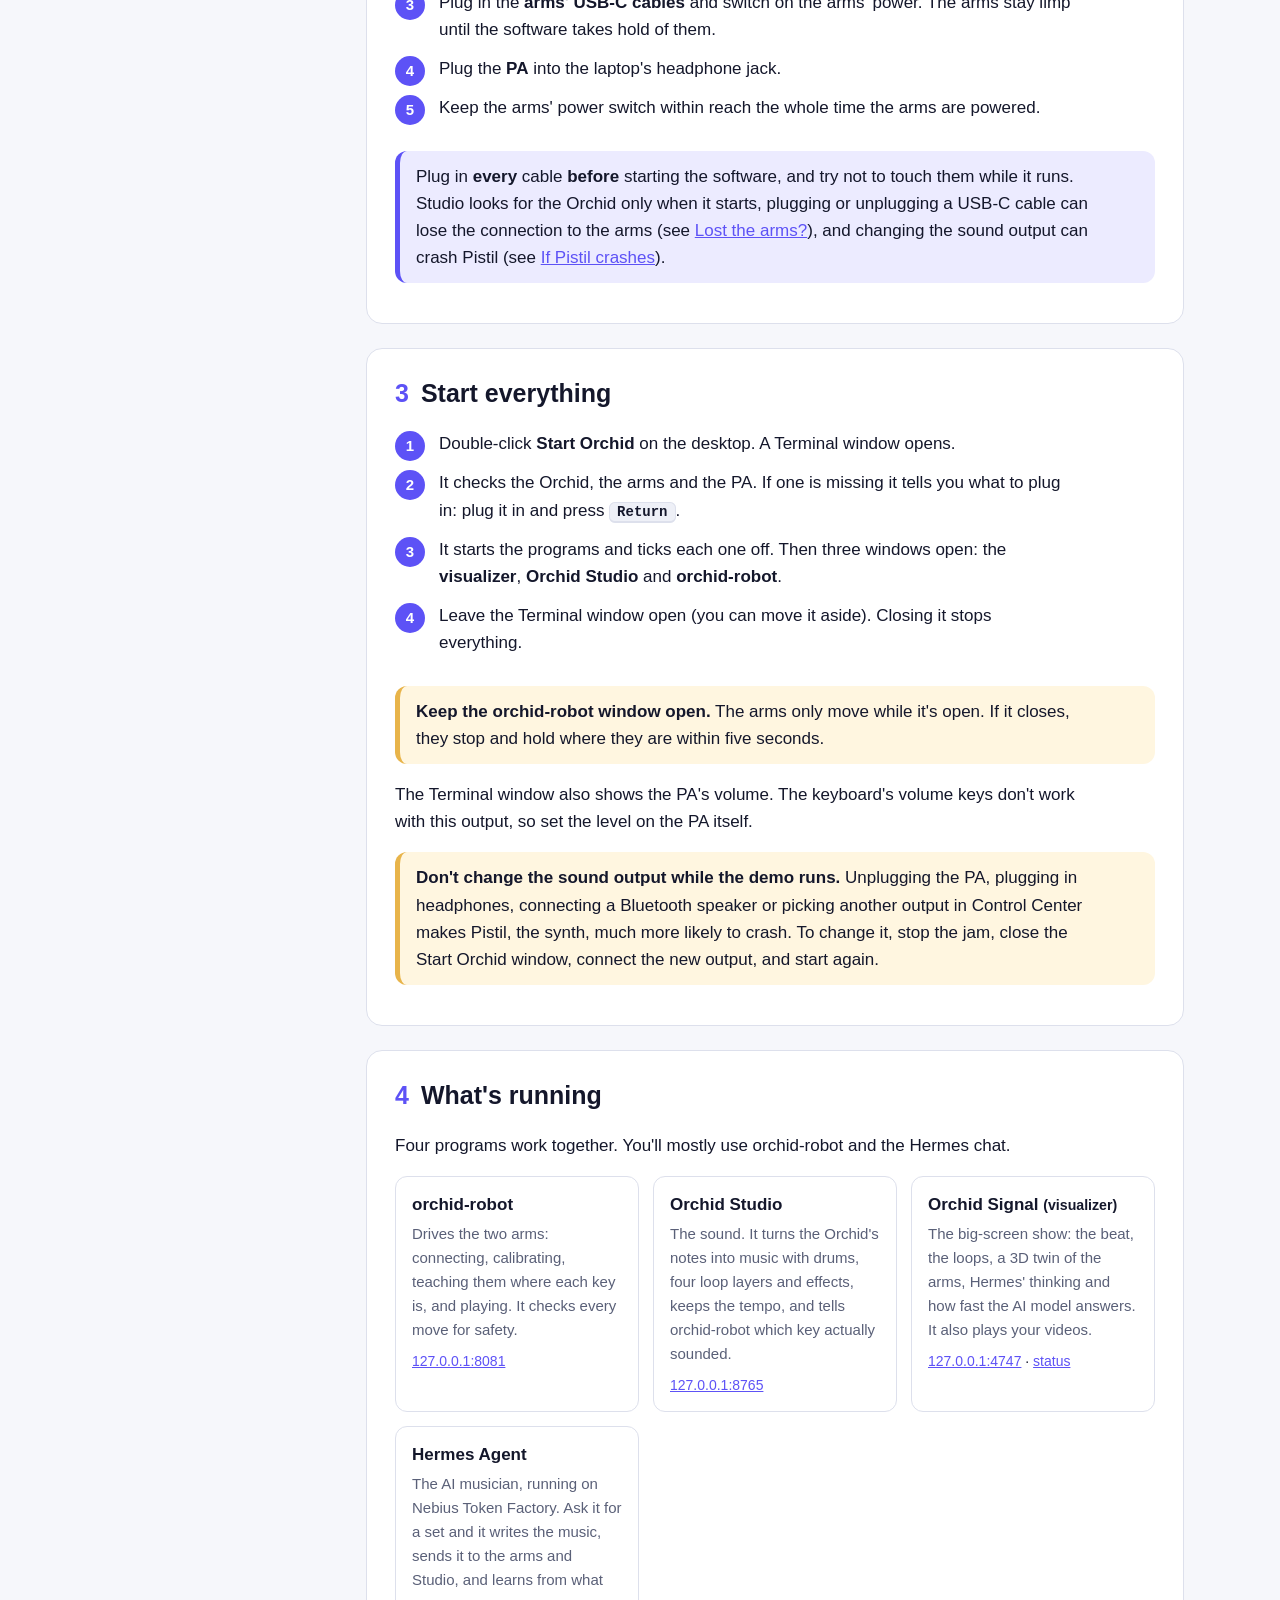
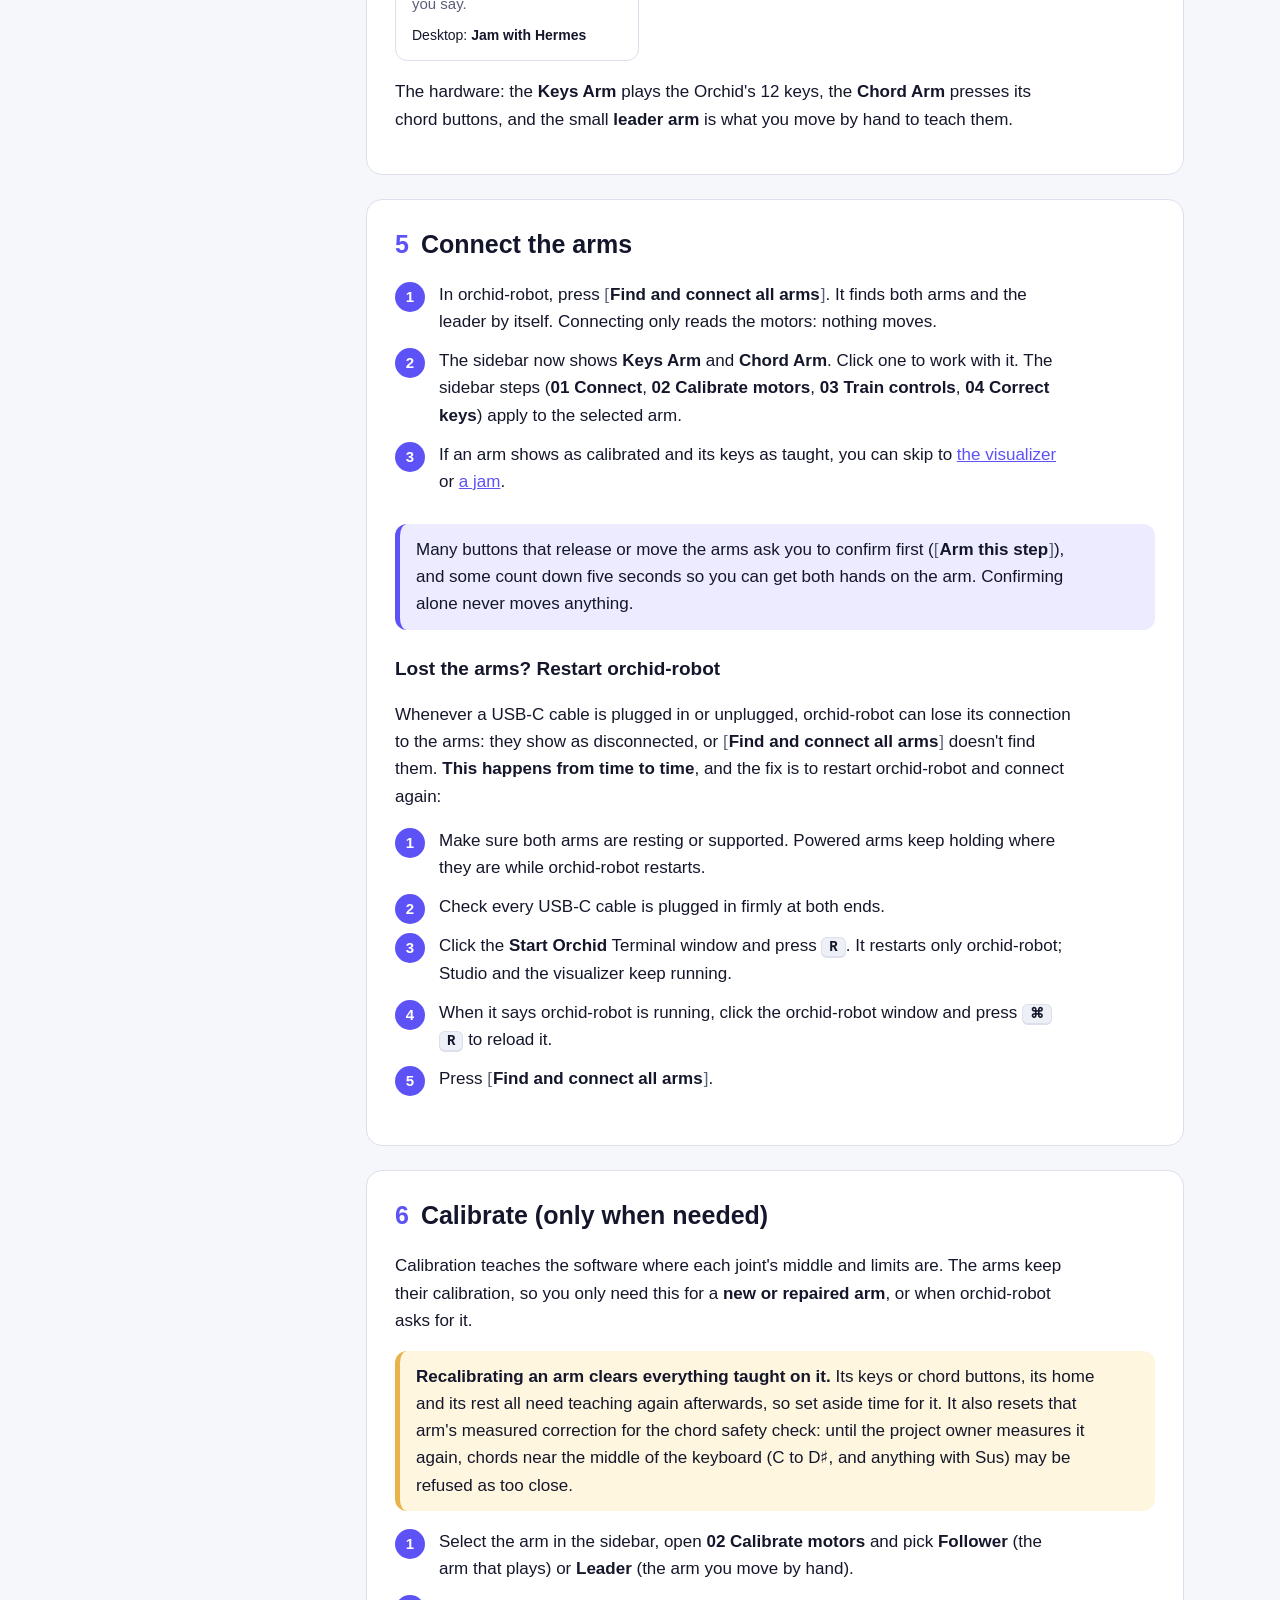
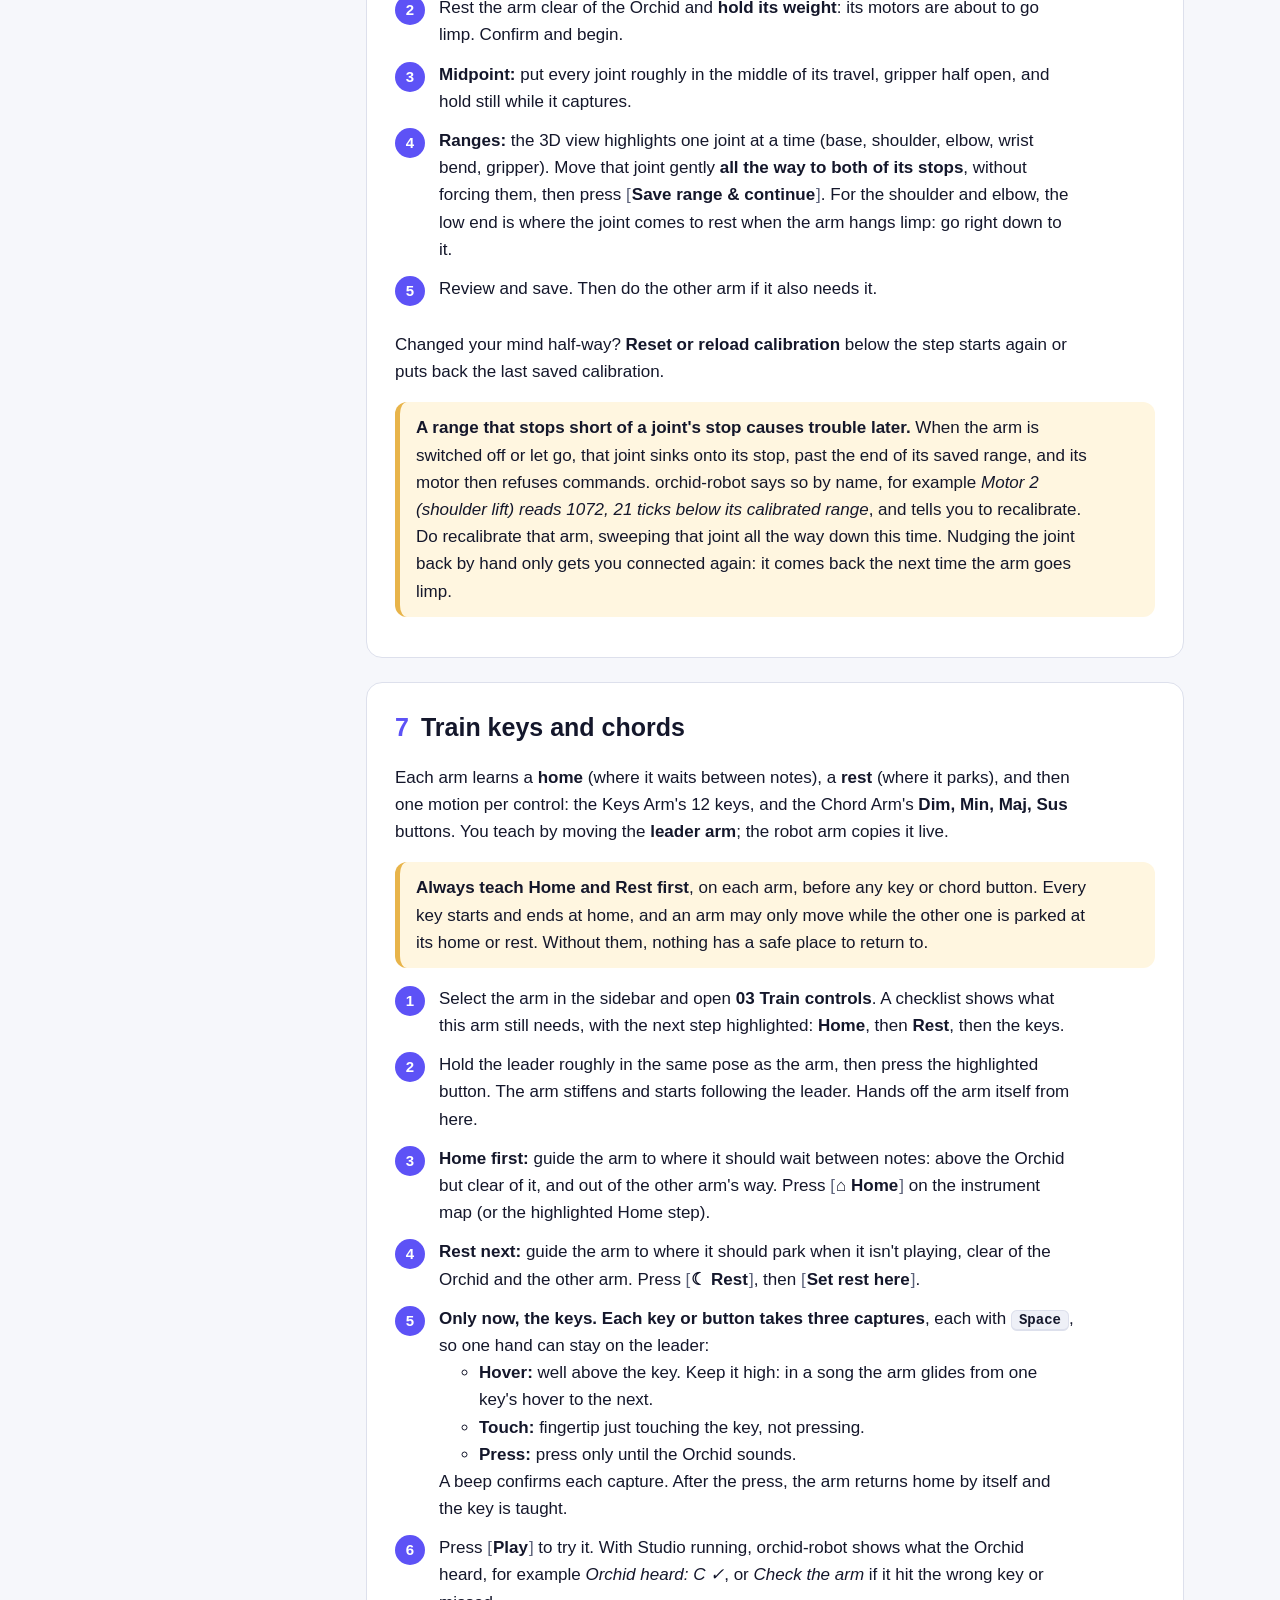
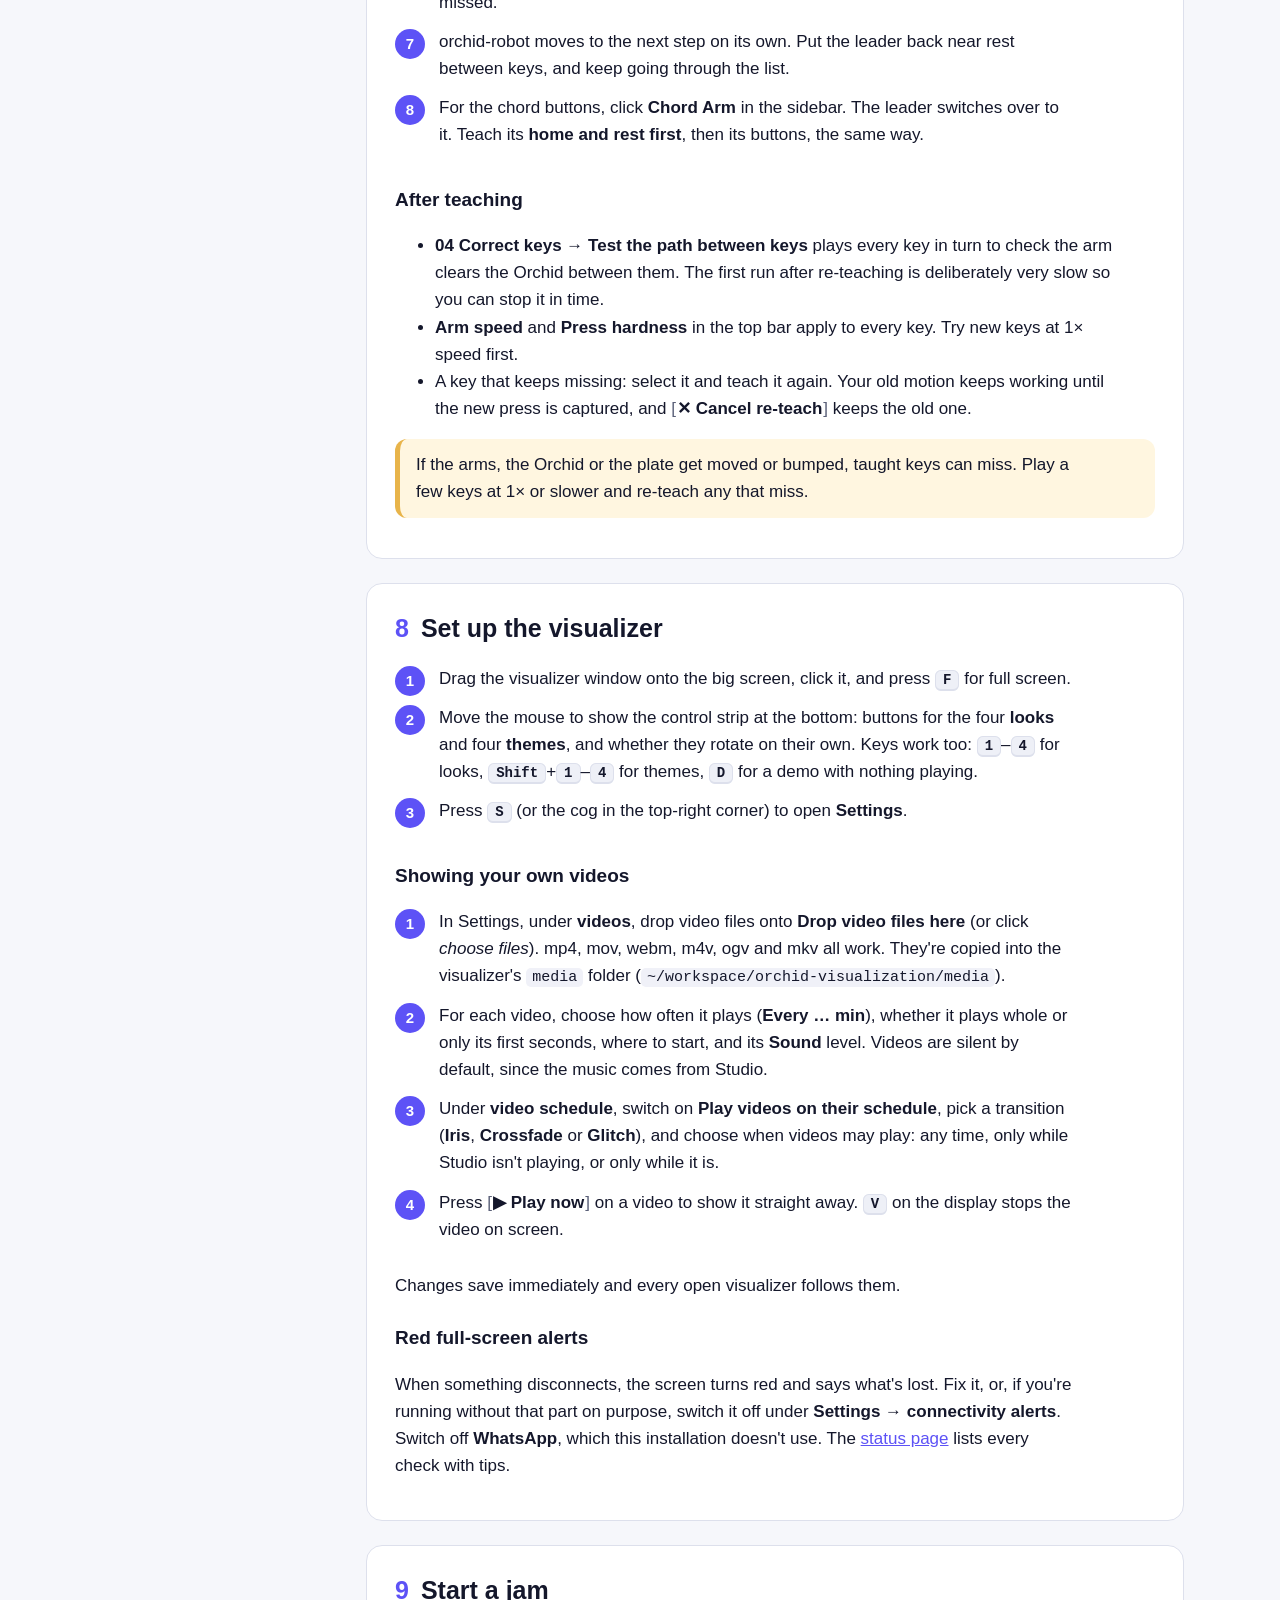
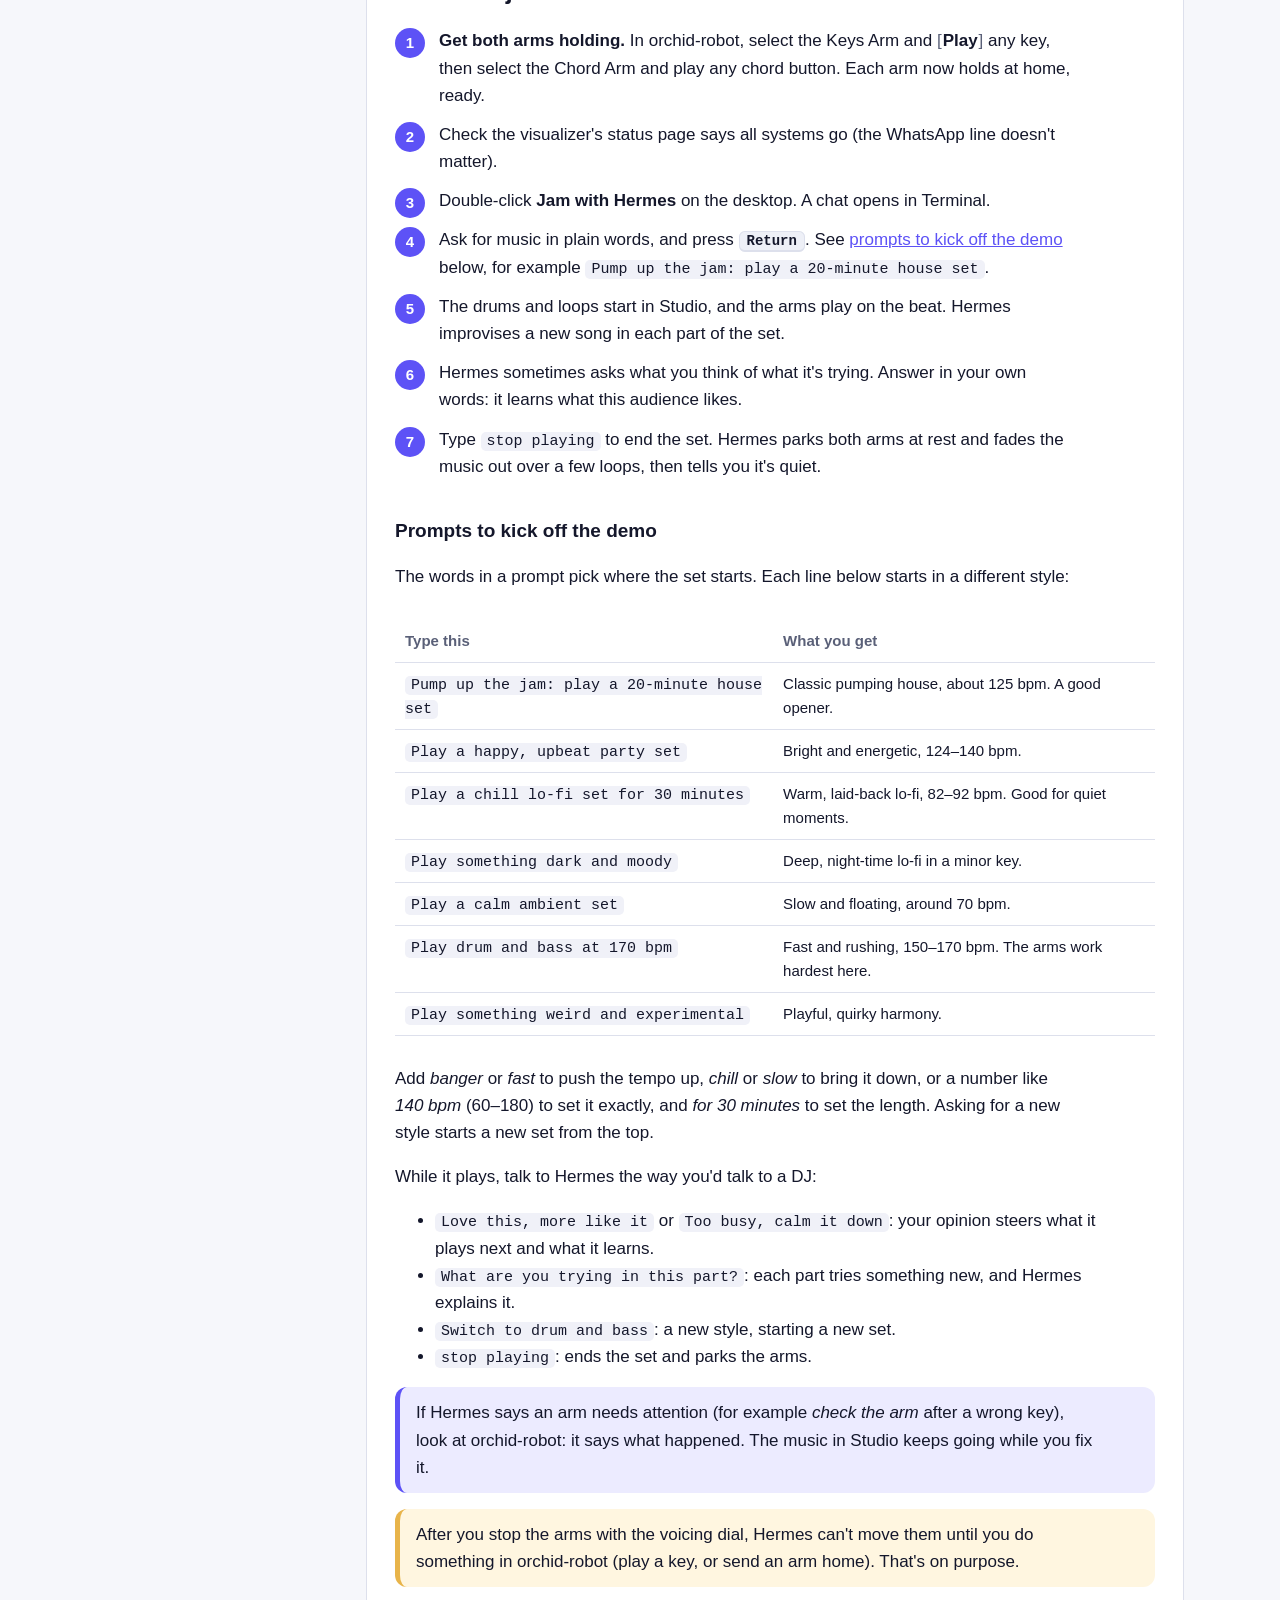
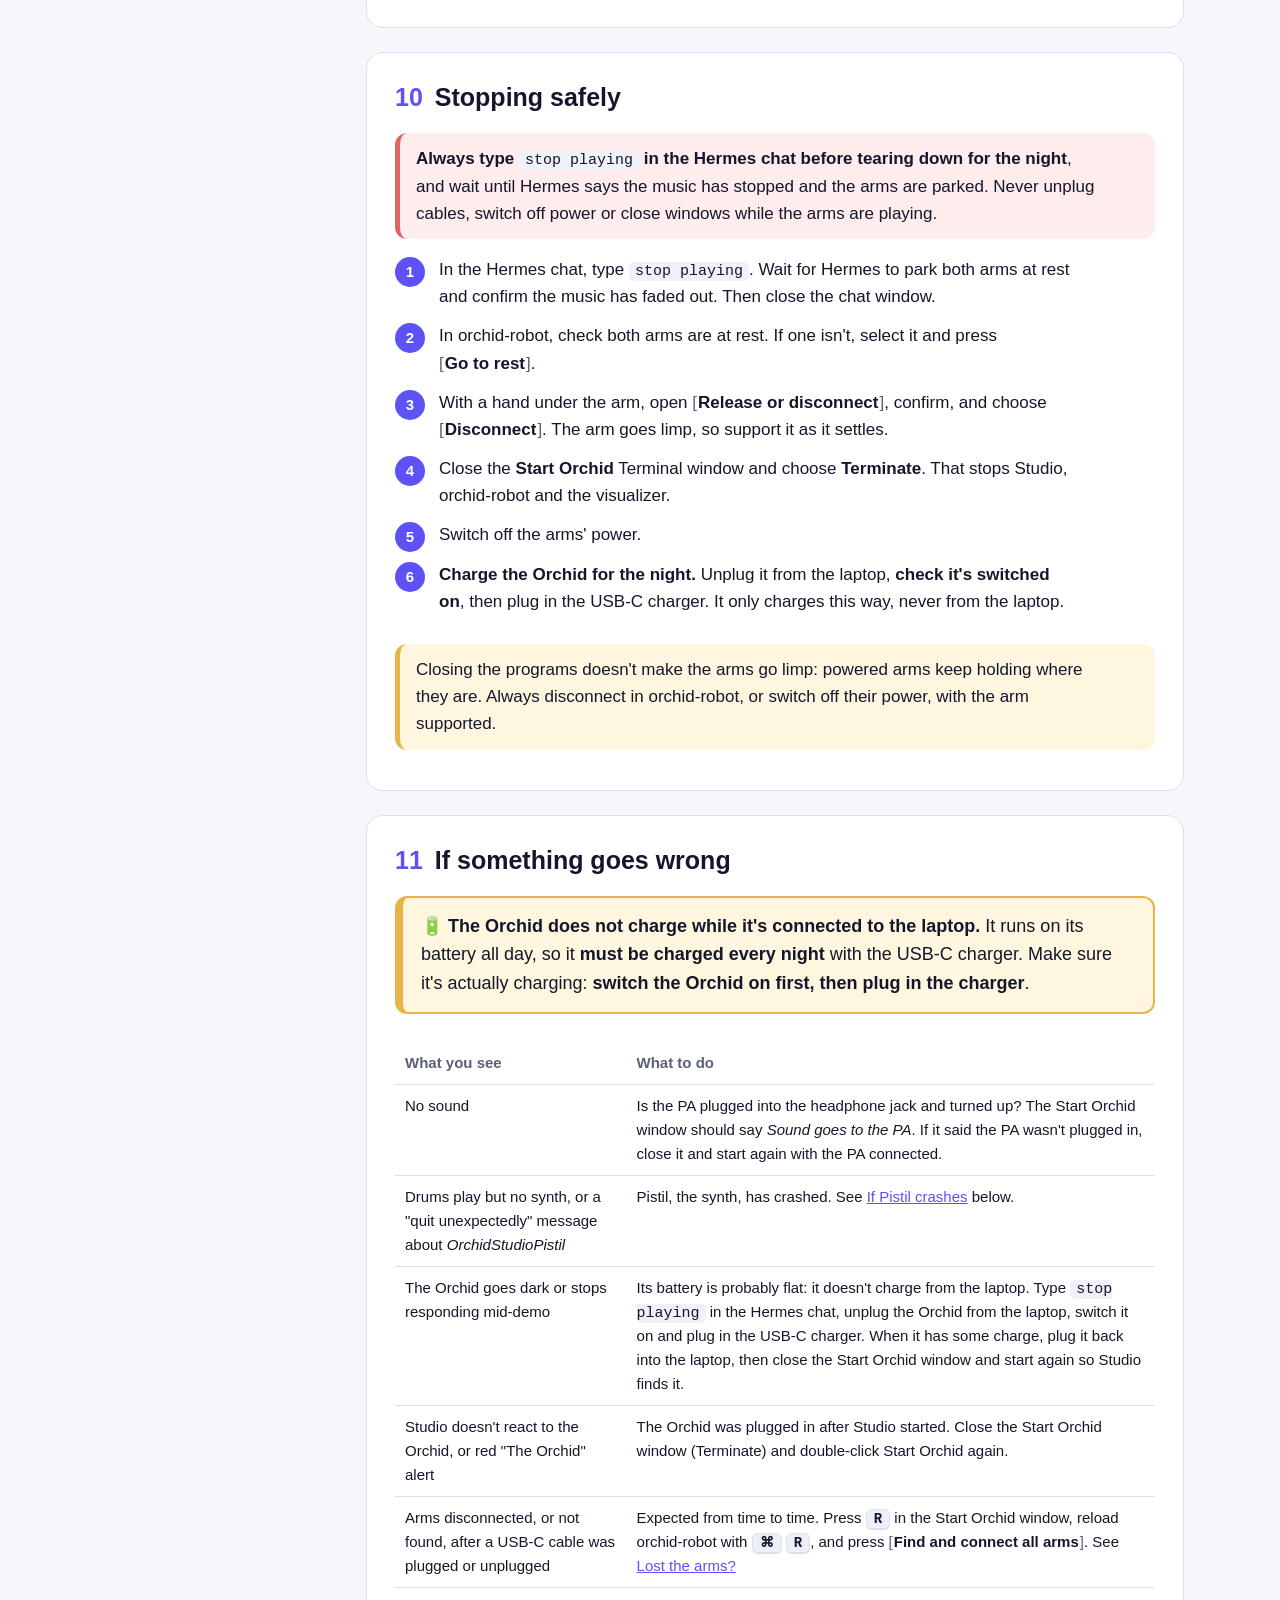
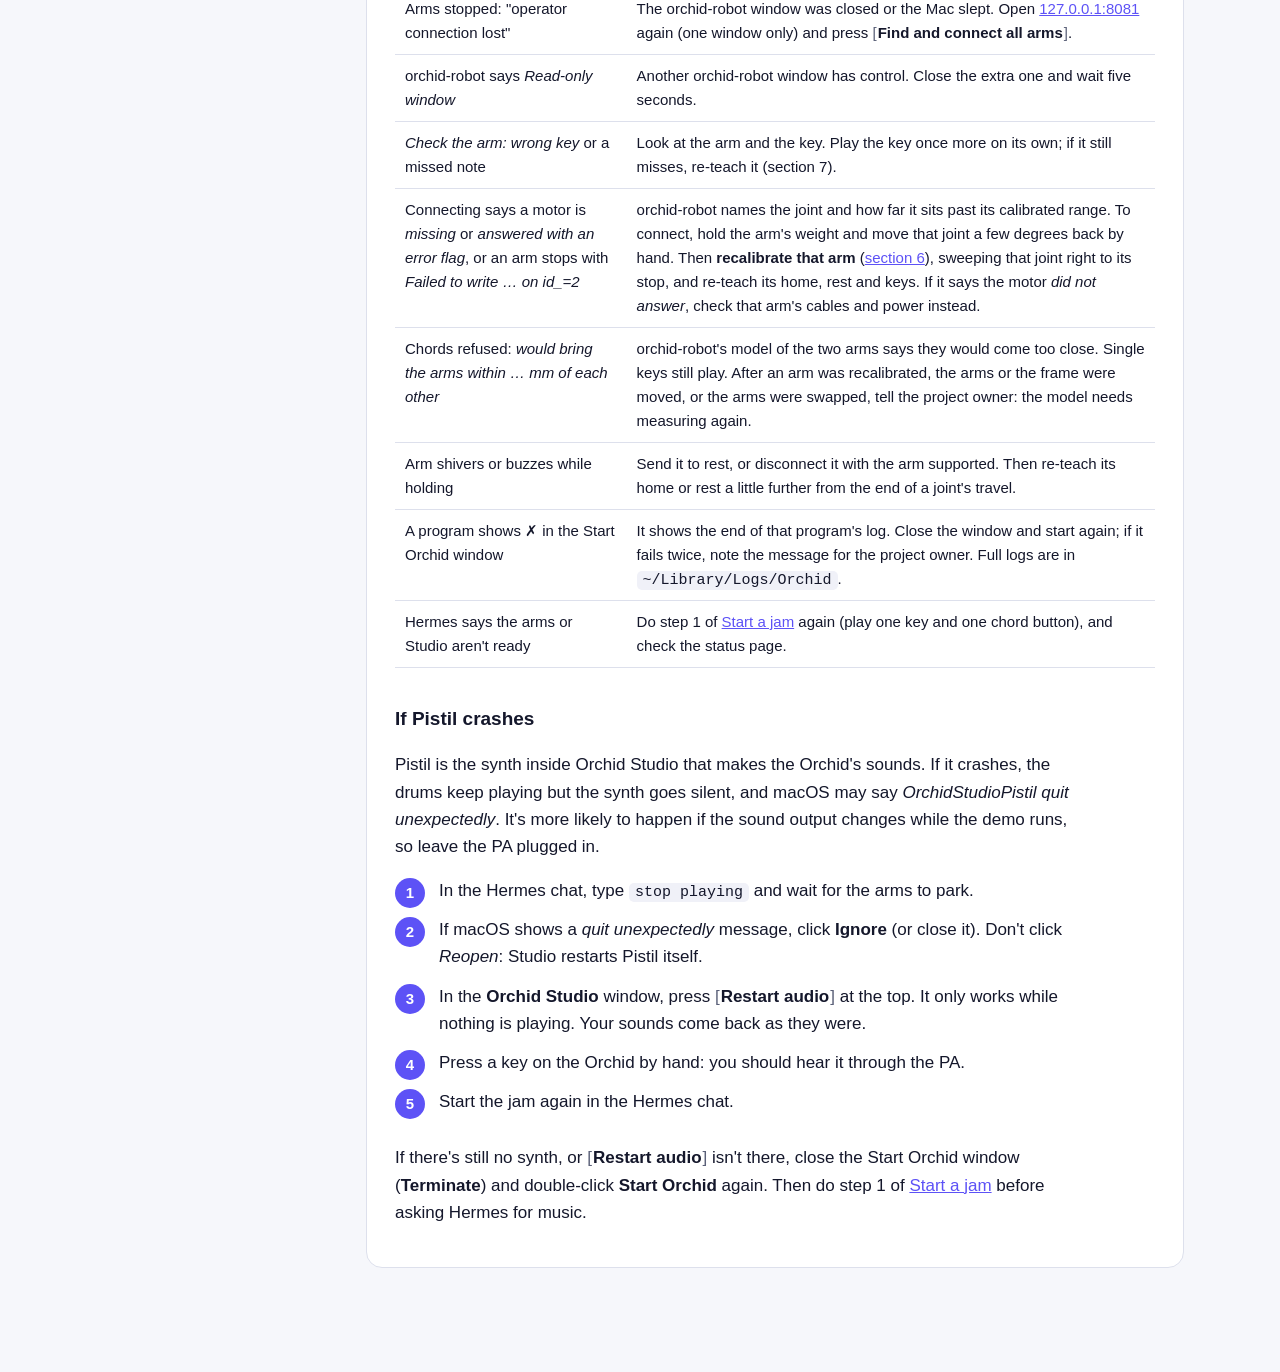
==== commit bbd82b41: "Update the demo guide: calibration warnings and the current inventory - Calibration:   - Warn that r" ====
--- a/scripts/demo/guide.html
+++ b/scripts/demo/guide.html
@@ -50,6 +50,9 @@
   .note { background: var(--accent-soft); border-color: var(--accent); }
   .warn { background: var(--warn-bg); border-color: var(--warn-line); }
   .stop { background: var(--stop-bg); border-color: var(--stop-line); }
+  .charge { background: var(--warn-bg); border: 2px solid var(--warn-line); border-left-width: 8px; border-radius: 12px;
+            padding: 14px 18px; margin: 16px 0; font-size: 18px; }
+  .charge p { margin: 0; }
   .note > :first-child, .warn > :first-child, .stop > :first-child { margin-top: 0; }
   .note > :last-child, .warn > :last-child, .stop > :last-child { margin-bottom: 0; }
   kbd { background: var(--kbd); border: 1px solid var(--line); border-bottom-width: 2px; border-radius: 6px;
@@ -110,6 +113,7 @@
     <div class="stop">
       <p><strong>Stopping the arms, fast.</strong> Turn the Orchid's big <strong>voicing dial</strong> any amount, or press <kbd>Esc</kbd> or <span class="btn">Stop motion</span> in orchid-robot. The arms freeze where they are. In an emergency, switch off the arms' power supply.</p>
     </div>
+    <div class="charge"><p><strong>🔋 The Orchid does not charge while it's connected to the laptop.</strong> It runs on its battery all day, so it <strong>must be charged every night</strong> with the USB-C charger. Make sure it's actually charging: <strong>switch the Orchid on first, then plug in the charger</strong>.</p></div>
 
     <section id="inventory">
       <h2><span class="n">1</span> Inventory check</h2>
@@ -122,19 +126,21 @@
         <li><label><input type="checkbox" data-item="3"><span><b>Two (2)</b> 12-volt DC adapters</span></label></li>
         <li><label><input type="checkbox" data-item="4"><span><b>Two (2)</b> 5-volt DC adapters</span></label></li>
         <li><label><input type="checkbox" data-item="5"><span><b>Four (4)</b> SO101 microcontrollers</span></label></li>
-        <li><label><input type="checkbox" data-item="6"><span><b>Four (4)</b> USB-C to USB-C cables, 20 ft</span></label></li>
-        <li><label><input type="checkbox" data-item="7"><span><b>One (1)</b> USB-C charger</span></label></li>
-        <li><label><input type="checkbox" data-item="8"><span><b>One (1)</b> USB-C</span></label></li>
-        <li><label><input type="checkbox" data-item="9"><span><b>Two (2)</b> mounting plates for SO101 arms and Orchid</span></label></li>
-        <li><label><input type="checkbox" data-item="10"><span><b>One (1)</b> demo laptop with demo stack and Pistil installed</span></label></li>
-        <li><label><input type="checkbox" data-item="11"><span><b>One (1)</b> electronics repair kit</span></label></li>
-        <li><label><input type="checkbox" data-item="12"><span><b>Two (2)</b> US power strips</span></label></li>
-        <li><label><input type="checkbox" data-item="13"><span><b>Four (4)</b> EU → US outlet converters</span></label></li>
-        <li><label><input type="checkbox" data-item="14"><span><b>Eight (8)</b> black zinc M5 screws</span></label></li>
-        <li><label><input type="checkbox" data-item="15"><span><b>One (1)</b> robotic component spares kit</span></label></li>
-        <li><label><input type="checkbox" data-item="16"><span><b>One (1)</b> electronics repair kit</span></label></li>
+        <li><label><input type="checkbox" data-item="6"><span><b>Three (3)</b> USB-C to USB-C cables, 10 ft</span></label></li>
+        <li><label><input type="checkbox" data-item="7"><span><b>One (1)</b> HDMI cable, 20 ft</span></label></li>
+        <li><label><input type="checkbox" data-item="8"><span><b>One (1)</b> USB-C charger</span></label></li>
+        <li><label><input type="checkbox" data-item="9"><span><b>One (1)</b> registration plate for the SO101 arms and Orchid</span></label></li>
+        <li><label><input type="checkbox" data-item="10"><span><b>One (1)</b> demo laptop with the demo stack and Pistil installed</span></label></li>
+        <li><label><input type="checkbox" data-item="11"><span><b>One (1)</b> demo laptop power supply</span></label></li>
+        <li><label><input type="checkbox" data-item="12"><span><b>One (1)</b> electronics repair kit</span></label></li>
+        <li><label><input type="checkbox" data-item="13"><span><b>One (1)</b> US power strip</span></label></li>
+        <li><label><input type="checkbox" data-item="14"><span><b>Four (4)</b> EU → US outlet converters</span></label></li>
+        <li><label><input type="checkbox" data-item="15"><span><b>Eight (8)</b> black zinc M5 screws</span></label></li>
+        <li><label><input type="checkbox" data-item="16"><span><b>One (1)</b> robotic component spares kit</span></label></li>
         <li><label><input type="checkbox" data-item="17"><span><b>Two (2)</b> PLA printed Nebius branded SO101 arm piece sets</span></label></li>
-        <li><label><input type="checkbox" data-item="18"><span><b>Three (3)</b> C clamps</span></label></li>
+        <li><label><input type="checkbox" data-item="18"><span><b>Eight (8)</b> gripper tip gloves</span></label></li>
+        <li><label><input type="checkbox" data-item="19"><span><b>Three (3)</b> C clamps</span></label></li>
+        <li><label><input type="checkbox" data-item="20"><span><b>One (1)</b> bag of registration plate screws (4 screws)</span></label></li>
       </ul>
       <p class="muted">Ticks are remembered in this browser until you clear them. Anything missing or damaged: tell the project owner before the demo.</p>
     </section>
@@ -143,12 +149,12 @@
       <h2><span class="n">2</span> Before you start</h2>
       <ol class="steps">
         <li>Check that both arms and the Orchid sit on their marks on the plate, and that the arms' rubber fingertips are on firmly.</li>
-        <li>Plug the <strong>Orchid's USB cable</strong> into the laptop and switch the Orchid on.</li>
+        <li>Unplug the Orchid from its charger, plug the <strong>Orchid's USB cable</strong> into the laptop and switch the Orchid on. It was charged overnight; it won't charge from the laptop.</li>
         <li>Plug in the <strong>arms' USB-C cables</strong> and switch on the arms' power. The arms stay limp until the software takes hold of them.</li>
         <li>Plug the <strong>PA</strong> into the laptop's headphone jack.</li>
         <li>Keep the arms' power switch within reach the whole time the arms are powered.</li>
       </ol>
-      <div class="note"><p>Plug in <strong>every</strong> cable <strong>before</strong> starting the software, and try not to touch them while it runs. Studio looks for the Orchid only when it starts, and plugging or unplugging a USB-C cable can lose the connection to the arms (see <a href="#lost-arms">Lost the arms?</a>).</p></div>
+      <div class="note"><p>Plug in <strong>every</strong> cable <strong>before</strong> starting the software, and try not to touch them while it runs. Studio looks for the Orchid only when it starts, plugging or unplugging a USB-C cable can lose the connection to the arms (see <a href="#lost-arms">Lost the arms?</a>), and changing the sound output can crash Pistil (see <a href="#pistil">If Pistil crashes</a>).</p></div>
     </section>
 
     <section id="start">
@@ -163,6 +169,7 @@
         <p><strong>Keep the orchid-robot window open.</strong> The arms only move while it's open. If it closes, they stop and hold where they are within five seconds.</p>
       </div>
       <p>The Terminal window also shows the PA's volume. The keyboard's volume keys don't work with this output, so set the level on the PA itself.</p>
+      <div class="warn"><p><strong>Don't change the sound output while the demo runs.</strong> Unplugging the PA, plugging in headphones, connecting a Bluetooth speaker or picking another output in Control Center makes Pistil, the synth, much more likely to crash. To change it, stop the jam, close the Start Orchid window, connect the new output, and start again.</p></div>
     </section>
 
     <section id="parts">
@@ -214,15 +221,17 @@
 
     <section id="calibrate">
       <h2><span class="n">6</span> Calibrate (only when needed)</h2>
-      <p>Calibration teaches the software where each joint's middle and limits are. The arms keep their calibration, so you only need this for a <strong>new or repaired arm</strong>, or when orchid-robot asks for it. Calibrating means re-teaching that arm's keys afterwards.</p>
+      <p>Calibration teaches the software where each joint's middle and limits are. The arms keep their calibration, so you only need this for a <strong>new or repaired arm</strong>, or when orchid-robot asks for it.</p>
+      <div class="warn"><p><strong>Recalibrating an arm clears everything taught on it.</strong> Its keys or chord buttons, its home and its rest all need teaching again afterwards, so set aside time for it. It also resets that arm's measured correction for the chord safety check: until the project owner measures it again, chords near the middle of the keyboard (C to D♯, and anything with Sus) may be refused as too close.</p></div>
       <ol class="steps">
         <li>Select the arm in the sidebar, open <strong>02 Calibrate motors</strong> and pick <strong>Follower</strong> (the arm that plays) or <strong>Leader</strong> (the arm you move by hand).</li>
         <li>Rest the arm clear of the Orchid and <strong>hold its weight</strong>: its motors are about to go limp. Confirm and begin.</li>
         <li><strong>Midpoint:</strong> put every joint roughly in the middle of its travel, gripper half open, and hold still while it captures.</li>
-        <li><strong>Ranges:</strong> the 3D view highlights one joint at a time (base, shoulder, elbow, wrist bend, gripper). Move that joint gently to both ends of its comfortable travel, without forcing it, then press <span class="btn">Save range &amp; continue</span>.</li>
+        <li><strong>Ranges:</strong> the 3D view highlights one joint at a time (base, shoulder, elbow, wrist bend, gripper). Move that joint gently <strong>all the way to both of its stops</strong>, without forcing them, then press <span class="btn">Save range &amp; continue</span>. For the shoulder and elbow, the low end is where the joint comes to rest when the arm hangs limp: go right down to it.</li>
         <li>Review and save. Then do the other arm if it also needs it.</li>
       </ol>
       <p>Changed your mind half-way? <strong>Reset or reload calibration</strong> below the step starts again or puts back the last saved calibration.</p>
+      <div class="warn"><p><strong>A range that stops short of a joint's stop causes trouble later.</strong> When the arm is switched off or let go, that joint sinks onto its stop, past the end of its saved range, and its motor then refuses commands. orchid-robot says so by name, for example <em>Motor 2 (shoulder lift) reads 1072, 21 ticks below its calibrated range</em>, and tells you to recalibrate. Do recalibrate that arm, sweeping that joint all the way down this time. Nudging the joint back by hand only gets you connected again: it comes back the next time the arm goes limp.</p></div>
     </section>
 
     <section id="train">
@@ -280,58 +289,93 @@
         <li><strong>Get both arms holding.</strong> In orchid-robot, select the Keys Arm and <span class="btn">Play</span> any key, then select the Chord Arm and play any chord button. Each arm now holds at home, ready.</li>
         <li>Check the visualizer's status page says all systems go (the WhatsApp line doesn't matter).</li>
         <li>Double-click <strong>Jam with Hermes</strong> on the desktop. A chat opens in Terminal.</li>
-        <li>Ask for music in plain words, and press <kbd>Return</kbd>:
-          <ul>
-            <li><code>Play a 20-minute chill set</code></li>
-            <li><code>Play something dark and slow</code></li>
-            <li><code>Play a dnb set at 170 bpm</code></li>
-          </ul>
-          Moods like <em>dark</em>, <em>ambient</em> or <em>dnb</em> set the start; <em>chill</em> and <em>banger</em> slow it down or speed it up; a number of bpm (60–180) sets the tempo.
-        </li>
+        <li>Ask for music in plain words, and press <kbd>Return</kbd>. See <a href="#prompts">prompts to kick off the demo</a> below, for example <code>Pump up the jam: play a 20-minute house set</code>.</li>
         <li>The drums and loops start in Studio, and the arms play on the beat. Hermes improvises a new song in each part of the set.</li>
         <li>Hermes sometimes asks what you think of what it's trying. Answer in your own words: it learns what this audience likes.</li>
-        <li>Type <code>stop</code> to end the set. The arms go to rest and the music fades out over a few loops.</li>
-      </ol>
+        <li>Type <code>stop playing</code> to end the set. Hermes parks both arms at rest and fades the music out over a few loops, then tells you it's quiet.</li>
+      </ol>
+      <h3 id="prompts">Prompts to kick off the demo</h3>
+      <p>The words in a prompt pick where the set starts. Each line below starts in a different style:</p>
+      <div class="table-scroll">
+      <table>
+        <thead><tr><th>Type this</th><th>What you get</th></tr></thead>
+        <tbody>
+          <tr><td><code>Pump up the jam: play a 20-minute house set</code></td><td>Classic pumping house, about 125 bpm. A good opener.</td></tr>
+          <tr><td><code>Play a happy, upbeat party set</code></td><td>Bright and energetic, 124–140 bpm.</td></tr>
+          <tr><td><code>Play a chill lo-fi set for 30 minutes</code></td><td>Warm, laid-back lo-fi, 82–92 bpm. Good for quiet moments.</td></tr>
+          <tr><td><code>Play something dark and moody</code></td><td>Deep, night-time lo-fi in a minor key.</td></tr>
+          <tr><td><code>Play a calm ambient set</code></td><td>Slow and floating, around 70 bpm.</td></tr>
+          <tr><td><code>Play drum and bass at 170 bpm</code></td><td>Fast and rushing, 150–170 bpm. The arms work hardest here.</td></tr>
+          <tr><td><code>Play something weird and experimental</code></td><td>Playful, quirky harmony.</td></tr>
+        </tbody>
+      </table>
+      </div>
+      <p>Add <em>banger</em> or <em>fast</em> to push the tempo up, <em>chill</em> or <em>slow</em> to bring it down, or a number like <em>140 bpm</em> (60–180) to set it exactly, and <em>for 30 minutes</em> to set the length. Asking for a new style starts a new set from the top.</p>
+      <p>While it plays, talk to Hermes the way you'd talk to a DJ:</p>
+      <ul>
+        <li><code>Love this, more like it</code> or <code>Too busy, calm it down</code>: your opinion steers what it plays next and what it learns.</li>
+        <li><code>What are you trying in this part?</code>: each part tries something new, and Hermes explains it.</li>
+        <li><code>Switch to drum and bass</code>: a new style, starting a new set.</li>
+        <li><code>stop playing</code>: ends the set and parks the arms.</li>
+      </ul>
       <div class="note"><p>If Hermes says an arm needs attention (for example <em>check the arm</em> after a wrong key), look at orchid-robot: it says what happened. The music in Studio keeps going while you fix it.</p></div>
       <div class="warn"><p>After you stop the arms with the voicing dial, Hermes can't move them until you do something in orchid-robot (play a key, or send an arm home). That's on purpose.</p></div>
     </section>
 
     <section id="stopping">
       <h2><span class="n">10</span> Stopping safely</h2>
-      <ol class="steps">
-        <li>In the Hermes chat, type <code>stop</code> and wait for the music to fade. Close the chat window.</li>
-        <li>In orchid-robot, for each arm: <span class="btn">Go to rest</span>.</li>
+      <div class="stop"><p><strong>Always type <code>stop playing</code> in the Hermes chat before tearing down for the night</strong>, and wait until Hermes says the music has stopped and the arms are parked. Never unplug cables, switch off power or close windows while the arms are playing.</p></div>
+      <ol class="steps">
+        <li>In the Hermes chat, type <code>stop playing</code>. Wait for Hermes to park both arms at rest and confirm the music has faded out. Then close the chat window.</li>
+        <li>In orchid-robot, check both arms are at rest. If one isn't, select it and press <span class="btn">Go to rest</span>.</li>
         <li>With a hand under the arm, open <span class="btn">Release or disconnect</span>, confirm, and choose <span class="btn">Disconnect</span>. The arm goes limp, so support it as it settles.</li>
         <li>Close the <strong>Start Orchid</strong> Terminal window and choose <strong>Terminate</strong>. That stops Studio, orchid-robot and the visualizer.</li>
-        <li>Switch off the arms' power, then the Orchid.</li>
+        <li>Switch off the arms' power.</li>
+        <li><strong>Charge the Orchid for the night.</strong> Unplug it from the laptop, <strong>check it's switched on</strong>, then plug in the USB-C charger. It only charges this way, never from the laptop.</li>
       </ol>
       <div class="warn"><p>Closing the programs doesn't make the arms go limp: powered arms keep holding where they are. Always disconnect in orchid-robot, or switch off their power, with the arm supported.</p></div>
     </section>
 
     <section id="trouble">
       <h2><span class="n">11</span> If something goes wrong</h2>
+      <div class="charge"><p><strong>🔋 The Orchid does not charge while it's connected to the laptop.</strong> It runs on its battery all day, so it <strong>must be charged every night</strong> with the USB-C charger. Make sure it's actually charging: <strong>switch the Orchid on first, then plug in the charger</strong>.</p></div>
       <div class="table-scroll">
       <table>
         <thead><tr><th>What you see</th><th>What to do</th></tr></thead>
         <tbody>
           <tr><td>No sound</td><td>Is the PA plugged into the headphone jack and turned up? The Start Orchid window should say <em>Sound goes to the PA</em>. If it said the PA wasn't plugged in, close it and start again with the PA connected.</td></tr>
+          <tr><td>Drums play but no synth, or a "quit unexpectedly" message about <em>OrchidStudioPistil</em></td><td>Pistil, the synth, has crashed. See <a href="#pistil">If Pistil crashes</a> below.</td></tr>
+          <tr><td>The Orchid goes dark or stops responding mid-demo</td><td>Its battery is probably flat: it doesn't charge from the laptop. Type <code>stop playing</code> in the Hermes chat, unplug the Orchid from the laptop, switch it on and plug in the USB-C charger. When it has some charge, plug it back into the laptop, then close the Start Orchid window and start again so Studio finds it.</td></tr>
           <tr><td>Studio doesn't react to the Orchid, or red "The Orchid" alert</td><td>The Orchid was plugged in after Studio started. Close the Start Orchid window (Terminate) and double-click Start Orchid again.</td></tr>
           <tr><td>Arms disconnected, or not found, after a USB-C cable was plugged or unplugged</td><td>Expected from time to time. Press <kbd>R</kbd> in the Start Orchid window, reload orchid-robot with <kbd>⌘</kbd> <kbd>R</kbd>, and press <span class="btn">Find and connect all arms</span>. See <a href="#lost-arms">Lost the arms?</a></td></tr>
           <tr><td>Arms stopped: "operator connection lost"</td><td>The orchid-robot window was closed or the Mac slept. Open <a href="http://127.0.0.1:8081/">127.0.0.1:8081</a> again (one window only) and press <span class="btn">Find and connect all arms</span>.</td></tr>
           <tr><td>orchid-robot says <em>Read-only window</em></td><td>Another orchid-robot window has control. Close the extra one and wait five seconds.</td></tr>
           <tr><td><em>Check the arm: wrong key</em> or a missed note</td><td>Look at the arm and the key. Play the key once more on its own; if it still misses, re-teach it (section 7).</td></tr>
+          <tr><td>Connecting says a motor is <em>missing</em> or <em>answered with an error flag</em>, or an arm stops with <em>Failed to write … on id_=2</em></td><td>orchid-robot names the joint and how far it sits past its calibrated range. To connect, hold the arm's weight and move that joint a few degrees back by hand. Then <strong>recalibrate that arm</strong> (<a href="#calibrate">section 6</a>), sweeping that joint right to its stop, and re-teach its home, rest and keys. If it says the motor <em>did not answer</em>, check that arm's cables and power instead.</td></tr>
+          <tr><td>Chords refused: <em>would bring the arms within … mm of each other</em></td><td>orchid-robot's model of the two arms says they would come too close. Single keys still play. After an arm was recalibrated, the arms or the frame were moved, or the arms were swapped, tell the project owner: the model needs measuring again.</td></tr>
           <tr><td>Arm shivers or buzzes while holding</td><td>Send it to rest, or disconnect it with the arm supported. Then re-teach its home or rest a little further from the end of a joint's travel.</td></tr>
           <tr><td>A program shows ✗ in the Start Orchid window</td><td>It shows the end of that program's log. Close the window and start again; if it fails twice, note the message for the project owner. Full logs are in <code>~/Library/Logs/Orchid</code>.</td></tr>
           <tr><td>Hermes says the arms or Studio aren't ready</td><td>Do step 1 of <a href="#jam">Start a jam</a> again (play one key and one chord button), and check the status page.</td></tr>
         </tbody>
       </table>
       </div>
+
+      <h3 id="pistil">If Pistil crashes</h3>
+      <p>Pistil is the synth inside Orchid Studio that makes the Orchid's sounds. If it crashes, the drums keep playing but the synth goes silent, and macOS may say <em>OrchidStudioPistil quit unexpectedly</em>. It's more likely to happen if the sound output changes while the demo runs, so leave the PA plugged in.</p>
+      <ol class="steps">
+        <li>In the Hermes chat, type <code>stop playing</code> and wait for the arms to park.</li>
+        <li>If macOS shows a <em>quit unexpectedly</em> message, click <strong>Ignore</strong> (or close it). Don't click <em>Reopen</em>: Studio restarts Pistil itself.</li>
+        <li>In the <strong>Orchid Studio</strong> window, press <span class="btn">Restart audio</span> at the top. It only works while nothing is playing. Your sounds come back as they were.</li>
+        <li>Press a key on the Orchid by hand: you should hear it through the PA.</li>
+        <li>Start the jam again in the Hermes chat.</li>
+      </ol>
+      <p>If there's still no synth, or <span class="btn">Restart audio</span> isn't there, close the Start Orchid window (<strong>Terminate</strong>) and double-click <strong>Start Orchid</strong> again. Then do step 1 of <a href="#jam">Start a jam</a> before asking Hermes for music.</p>
     </section>
   </main>
 </div>
 <script>
   (() => {
-    const KEY = 'orchid-inventory';
+    const KEY = 'orchid-inventory-2026-10-13';  // a new list: ticks from the old one do not carry over
     const boxes = [...document.querySelectorAll('ul.inventory input')];
     const count = document.getElementById('inv-count');
     let saved = {};
